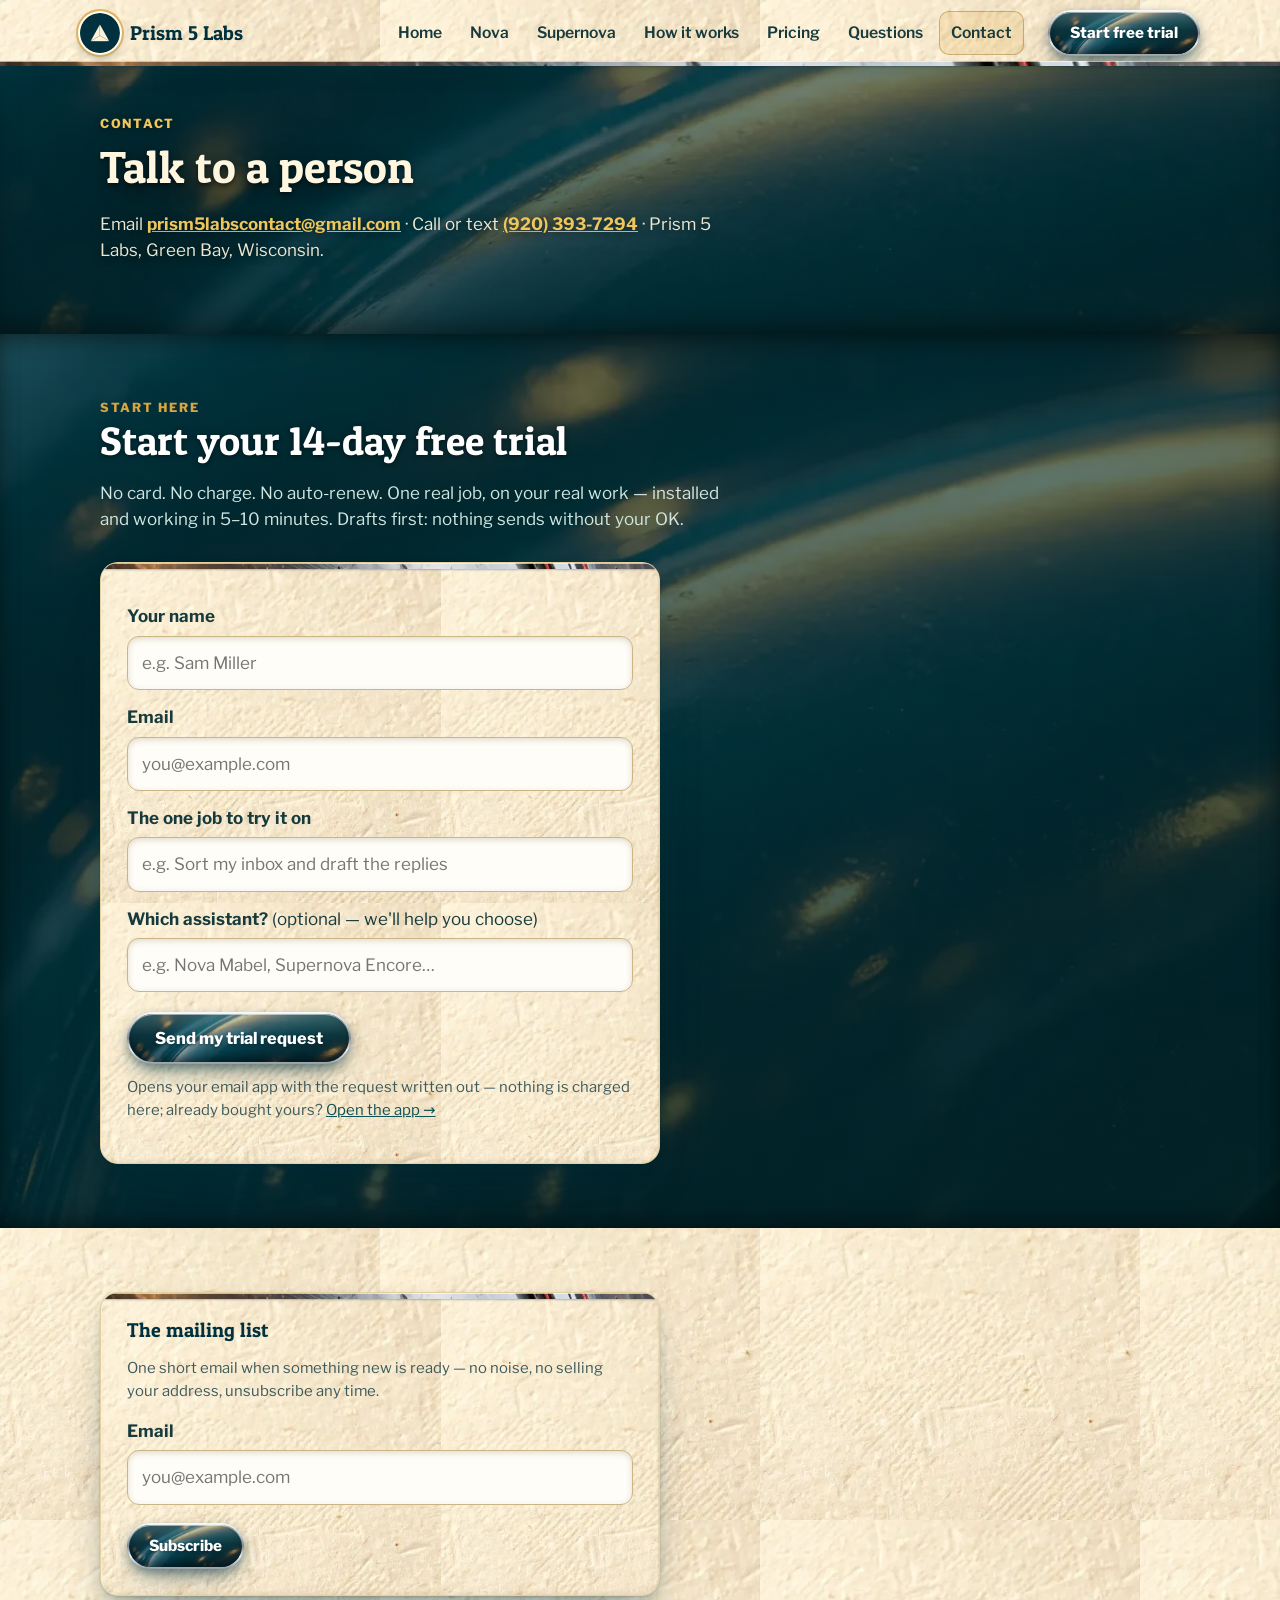
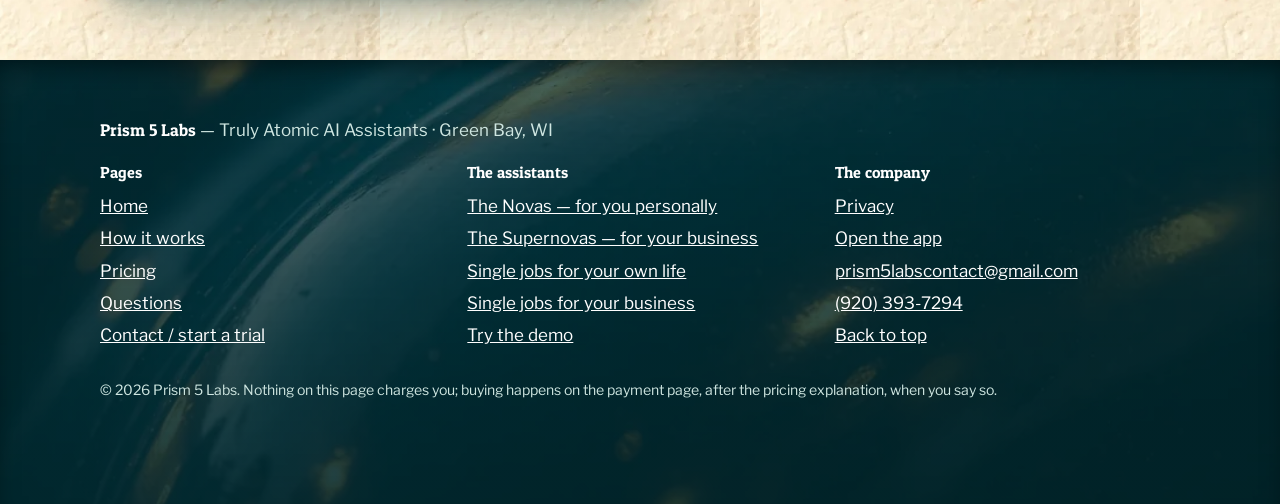
==== contact.html @ 4eb0e520 "Multi-page site deployed: 7 real pages (Home, Nova, Supernova, How it works, Pricing, Questions, Con" ====
<!DOCTYPE html>
<html lang="en">
<head>
<meta charset="UTF-8">
<meta name="viewport" content="width=device-width, initial-scale=1.0">
<title>Contact / start your free trial | Prism 5 Labs</title>
<meta name="description" content="Start your 14-day free trial of a Prism 5 Labs assistant, or talk to a person: prism5labscontact@gmail.com, (920) 393-7294, Green Bay, Wisconsin.">
<meta property="og:type" content="website" />
<meta property="og:title" content="Prism 5 Labs — Your own AI, built for you" />
<meta property="og:description" content="A personal assistant that does the work: inbox, calendar, messages, bookings, follow-ups and paperwork, handled in the background. Let us handle the noise so you can focus on what you want and need to do." />
<meta property="og:image" content="https://prism5labs.com/assets/img/og-supernova-poster.webp" />
<meta property="og:image:width" content="1094" />
<meta property="og:image:height" content="2234" />
<meta property="og:image:alt" content="Supernova poster — a teal prism bursting through red clouds under a starburst, Prism 5 Labs" />
<meta name="twitter:card" content="summary_large_image" />
<meta name="twitter:title" content="Prism 5 Labs — Your own AI, built for you" />
<meta name="twitter:description" content="A personal assistant that does the work: inbox, calendar, messages, bookings, follow-ups and paperwork, handled in the background." />
<meta name="twitter:image" content="https://prism5labs.com/assets/img/og-supernova-poster.webp" />
<meta name="thumbnail" content="https://prism5labs.com/assets/img/og-supernova-poster.webp" />
<link rel="icon" href="assets/favicon-192.png" sizes="192x192" type="image/png">
<link rel="icon" href="assets/favicon-512.png" sizes="512x512" type="image/png">
<link rel="apple-touch-icon" href="assets/apple-touch-icon.png">
<link rel="preconnect" href="https://fonts.googleapis.com">
<link rel="preconnect" href="https://fonts.gstatic.com" crossorigin>
<link href="https://fonts.googleapis.com/css2?family=Patua+One&family=Libre+Franklin:ital,wght@0,400;0,500;0,600;0,700;0,800;1,400&display=swap" rel="stylesheet">
<link rel="stylesheet" href="assets/site.css">
</head>
<body id="top">
<header class="site">
  <div class="wrap bar">
    <a class="brand" href="index.html"><img src="assets/prism-mark-160.png" alt="Prism 5 Labs card mark"><b>Prism 5 Labs</b></a>
    <nav class="main" aria-label="Pages">
      <a href="index.html">Home</a><a href="nova.html">Nova</a><a href="supernova.html">Supernova</a><a href="how.html">How it works</a><a href="pricing.html">Pricing</a><a href="faq.html">Questions</a><a href="contact.html" aria-current="page">Contact</a>
    </nav>
    <a class="btn small" href="contact.html">Start free trial</a>
  </div>
</header>

<section class="pagehero">
  <div class="wrap">
    <p class="eyebrow">Contact</p>
    <h1>Talk to a person</h1>
    <p>Email <a href="mailto:prism5labscontact@gmail.com">prism5labscontact@gmail.com</a> · Call or text <a href="tel:+19203937294">(920) 393-7294</a> · Prism 5 Labs, Green Bay, Wisconsin.</p>
  </div>
</section>

<section class="band">
  <div class="wrap">
    <div class="sec-head reveal">
      <p class="eyebrow" style="color:var(--gold)">Start here</p>
      <h2>Start your 14-day free trial</h2>
      <p>No card. No charge. No auto-renew. One real job, on your real work — installed and working in 5–10 minutes. Drafts first: nothing sends without your OK.</p>
    </div>
    <form class="panel" id="trialForm" style="color:var(--ink)">
      <label for="tName">Your name</label>
      <input type="text" id="tName" autocomplete="name" placeholder="e.g. Sam Miller">
      <label for="tEmail">Email</label>
      <input type="email" id="tEmail" autocomplete="email" placeholder="you@example.com">
      <label for="tJob">The one job to try it on</label>
      <input type="text" id="tJob" placeholder="e.g. Sort my inbox and draft the replies">
      <label for="tWho">Which assistant? <span style="font-weight:400">(optional — we'll help you choose)</span></label>
      <input type="text" id="tWho" placeholder="e.g. Nova Mabel, Supernova Encore…">
      <div style="margin-top:20px"><button class="btn" type="submit">Send my trial request</button></div>
      <p class="note" style="margin-top:12px">Opens your email app with the request written out — nothing is charged here; already bought yours? <a href="https://app.prism5labs.com">Open the app →</a></p>
      <p class="confirm" id="trialConfirm">Your trial request is ready in your email app, addressed to us.</p>
    </form>
  </div>
</section>

<section>
  <div class="wrap">
    <form class="panel" id="newsForm">
      <h3 style="margin-top:0">The mailing list</h3>
      <p class="note">One short email when something new is ready — no noise, no selling your address, unsubscribe any time.</p>
      <label for="newsEmail">Email</label>
      <input type="email" id="newsEmail" autocomplete="email" placeholder="you@example.com" required>
      <input type="text" id="newsWebsite" name="website" autocomplete="off" tabindex="-1" aria-hidden="true" style="position:absolute;left:-9999px;width:1px;height:1px;opacity:0" />
      <div style="margin-top:18px"><button class="btn small" type="submit">Subscribe</button></div>
      <p class="confirm" id="newsConfirm">You're on the list. Welcome aboard.</p>
    </form>
  </div>
</section>

<footer>
  <div class="wrap">
    <p><strong style="color:#fff;font-family:'Patua One',serif;font-weight:400">Prism 5 Labs</strong> — Truly Atomic AI Assistants · Green Bay, WI</p>
    <div class="sitemap">
      <div>
        <h4>Pages</h4>
        <ul>
          <li><a href="index.html">Home</a></li>
          <li><a href="how.html">How it works</a></li>
          <li><a href="pricing.html">Pricing</a></li>
          <li><a href="faq.html">Questions</a></li>
          <li><a href="contact.html">Contact / start a trial</a></li>
        </ul>
      </div>
      <div>
        <h4>The assistants</h4>
        <ul>
          <li><a href="nova.html">The Novas — for you personally</a></li>
          <li><a href="supernova.html">The Supernovas — for your business</a></li>
          <li><a href="nova.html#jobs">Single jobs for your own life</a></li>
          <li><a href="supernova.html#jobs">Single jobs for your business</a></li>
          <li><a href="/demo.html">Try the demo</a></li>
        </ul>
      </div>
      <div>
        <h4>The company</h4>
        <ul>
          <li><a href="/privacy">Privacy</a></li>
          <li><a href="https://app.prism5labs.com">Open the app</a></li>
          <li><a href="mailto:prism5labscontact@gmail.com">prism5labscontact@gmail.com</a></li>
          <li><a href="tel:+19203937294">(920) 393-7294</a></li>
          <li><a href="#top">Back to top</a></li>
        </ul>
      </div>
    </div>
    <p style="font-size:.88rem">© 2026 Prism 5 Labs. Nothing on this page charges you; buying happens on the payment page, after the pricing explanation, when you say so.</p>
  </div>
</footer>

<div class="mobile-cta"><a class="btn" href="contact.html">Start your 14-day free trial</a></div>
<script src="assets/site.js"></script>

<script>
/* ---------- Trial form: one button, one action ---------- */
document.getElementById('trialForm').addEventListener('submit', function(e){
  e.preventDefault();
  var name = document.getElementById('tName').value.trim(),
      email = document.getElementById('tEmail').value.trim(),
      job = document.getElementById('tJob').value.trim(),
      who = document.getElementById('tWho').value.trim();
  var body = "Please start my 14-day free trial.\n\nName: " + (name || "(not given)") +
    "\nEmail: " + (email || "(not given)") + "\nThe one job to try it on: " + (job || "(not given)") +
    (who ? "\nAssistant I'd like: " + who : "") + "\n\nNo card given, nothing charged — as promised on the site.";
  window.location.href = "mailto:prism5labscontact@gmail.com?subject=" +
    encodeURIComponent("Free trial request — Prism 5 Labs") + "&body=" + encodeURIComponent(body);
  document.getElementById('trialConfirm').style.display = 'block';
});

/* ---------- Newsletter: the real endpoint ---------- */
document.getElementById('newsForm').addEventListener('submit', function(e){
  e.preventDefault();
  var em = document.getElementById('newsEmail').value.trim();
  var done = function(){ document.getElementById('newsConfirm').style.display = 'block'; };
  fetch("https://app.prism5labs.com/api/newsletter/subscribe", {
    method: "POST", headers: {"Content-Type": "application/json"},
    body: JSON.stringify({email: em, website: document.getElementById("newsWebsite").value})
  }).then(function(r){ if (r.ok) { done(); } else { throw new Error("bad"); } })
    .catch(function(){
      document.getElementById('newsConfirm').textContent =
        "That didn't go through — email us at prism5labscontact@gmail.com and we'll add you by hand.";
      document.getElementById('newsConfirm').style.display = 'block';
    });
});
</script>
</body>
</html>
---- assets/site.css ----
:root{
  --cream:#FFF6E0; --cream-2:#FFEFCC; --paper:#FFFDF6;
  --ink:#173A3C; --ink-soft:#3D5A5C;
  --teal:#0F5257; --teal-deep:#01313E; --teal-bright:#2A7F86;
  --red:#BE1E2D; --gold:#D9A441; --gold-hi:#EFC65C;
  /* Photographic plates — real materials, not drawn ones. Built by
     scripts/build-plates.py from generated photographs + the app
     builds' chrome and lacquer plates. ~101 KB for all five. */
  --tex-cream:url("tex-cream.webp");
  --plate-showroom:url("plate-showroom.webp");
  --plate-enamel:url("plate-teal-enamel.webp");
  --plate-lacquer:url("plate-lacquer.webp");
  --plate-chrome:url("plate-chrome.webp");
  --enamel:linear-gradient(180deg, rgba(255,255,255,.30) 0%, rgba(255,255,255,.05) 44%, rgba(0,0,0,.20) 100%),
    var(--plate-enamel) center 42%/cover, #0F5257;
  --lift:0 1px 2px rgba(1,49,62,.14), 0 5px 10px rgba(1,49,62,.10),
    0 18px 34px -10px rgba(1,49,62,.28), 0 36px 64px -28px rgba(1,49,62,.22);
  --lift-hi:0 2px 3px rgba(1,49,62,.16), 0 8px 16px rgba(1,49,62,.12),
    0 26px 48px -12px rgba(1,49,62,.36), 0 48px 80px -32px rgba(1,49,62,.28);
  --bevel:inset 0 1px 0 rgba(255,255,255,.95), inset 0 -2px 5px rgba(146,116,44,.14),
    inset 1px 0 0 rgba(255,255,255,.5), inset -1px 0 0 rgba(146,116,44,.08);
  --shadow:var(--lift);
  --radius:18px;
}
*{box-sizing:border-box}
html{scroll-behavior:smooth}
body{margin:0;background-color:var(--cream);background-image:var(--tex-cream);
  background-size:380px;color:var(--ink);overflow-x:hidden;
  font-family:"Libre Franklin",system-ui,sans-serif;font-size:17px;line-height:1.55;}
img{max-width:100%;display:block}
a{color:var(--teal)}
h1,h2,h3{font-family:"Patua One",serif;font-weight:400;line-height:1.15;color:var(--teal-deep);margin:0 0 .4em}
h2{font-size:clamp(1.7rem,4.5vw,2.5rem)}
h3{font-size:1.25rem}
.wrap{max-width:1120px;margin:0 auto;padding:0 20px}
section{padding:64px 0}
.sec-head{max-width:640px;margin-bottom:30px}
.sec-head p{color:var(--ink-soft);margin:0}
.eyebrow{font-size:.78rem;font-weight:800;letter-spacing:.14em;text-transform:uppercase;color:var(--red);margin:0 0 8px}

/* ---------- header: cream stock under a real chrome rail ---------- */
header.site{position:sticky;top:0;z-index:50;background-color:var(--cream);
  background-image:var(--tex-cream);background-size:380px;
  box-shadow:0 10px 24px -12px rgba(1,49,62,.35)}
header.site::after{content:"";position:absolute;left:0;right:0;bottom:0;height:5px;
  background:var(--plate-chrome) center/cover;
  box-shadow:0 1px 2px rgba(1,49,62,.35), inset 0 1px 0 rgba(255,255,255,.6)}
.bar{display:flex;align-items:center;gap:18px;padding:10px 0;flex-wrap:wrap}
.brand{display:flex;align-items:center;gap:10px;text-decoration:none}
.brand img{width:40px;height:40px;border-radius:50%;
  box-shadow:0 0 0 2px #FFFDF6, 0 0 0 4px rgba(217,164,65,.75), 0 4px 10px rgba(1,49,62,.4)}
.brand b{font-family:"Patua One",serif;font-weight:400;font-size:1.25rem;color:var(--teal-deep)}
nav.main{display:flex;gap:4px;flex-wrap:wrap;margin-left:auto}
nav.main a{color:var(--ink);text-decoration:none;font-weight:600;font-size:.98rem;
  padding:10px 12px;border-radius:10px;min-height:44px;display:inline-flex;align-items:center}
nav.main a:hover{background:rgba(217,164,65,.16)}
.btn{position:relative;overflow:hidden;display:inline-flex;align-items:center;justify-content:center;
  min-height:52px;padding:12px 26px;border-radius:999px;border:0;cursor:pointer;
  font-family:inherit;font-weight:800;font-size:1.02rem;text-decoration:none;color:#fff;background:var(--enamel);
  text-shadow:0 1px 3px rgba(0,20,24,.5);
  box-shadow:inset 0 1px 0 rgba(255,255,255,.55), inset 0 -3px 7px rgba(0,0,0,.38),
    inset 1px 0 0 rgba(255,255,255,.18), inset -1px 0 0 rgba(0,0,0,.22),
    0 12px 26px -8px rgba(1,49,62,.55), 0 4px 10px rgba(1,49,62,.35);
  transition:transform .25s ease, box-shadow .25s ease, filter .25s ease}
.btn::after{content:"";position:absolute;top:0;left:-80%;width:50%;height:100%;
  background:linear-gradient(100deg,transparent,rgba(255,255,255,.55),transparent);transform:skewX(-20deg);
  animation:shine 45s ease-in-out infinite}
@keyframes shine{0%{left:-80%}7%,100%{left:130%}}
.btn:hover{filter:brightness(1.08);transform:translateY(-1px)}
.btn:active{transform:translateY(1px);
  box-shadow:inset 0 1px 0 rgba(255,255,255,.4), inset 0 -1px 3px rgba(0,0,0,.35),
    0 5px 12px -4px rgba(1,49,62,.5), 0 2px 5px rgba(1,49,62,.3)}
.btn.small{min-height:46px;padding:9px 20px;font-size:.95rem}
.btn.ghost{background:linear-gradient(180deg,#FFFDF6 0%,#FFF1CE 100%);color:var(--teal-deep);
  text-shadow:none;
  box-shadow:inset 0 0 0 2px var(--teal), inset 0 1px 0 #fff, inset 0 -3px 6px rgba(146,116,44,.18),
    0 10px 22px -8px rgba(1,49,62,.35), 0 3px 8px rgba(1,49,62,.2)}
.btn.ghost::after{display:none}
header .btn{margin-left:6px}

/* ---------- hero: the showroom stage ---------- */
.hero{position:relative;overflow:hidden;padding:56px 0 72px;color:var(--cream);
  background:#062A30 var(--plate-showroom) center 30%/cover no-repeat;
  box-shadow:inset 0 -30px 60px -30px rgba(0,0,0,.55)}
.hero::before{content:"";position:absolute;top:-10%;bottom:-10%;left:0;width:34%;z-index:1;pointer-events:none;
  background:linear-gradient(100deg,transparent,rgba(255,240,200,.13) 45%,rgba(255,240,200,.22) 50%,rgba(255,240,200,.13) 55%,transparent);
  transform:translateX(-140%) skewX(-16deg);animation:herosweep 45s ease-in-out infinite}
@keyframes herosweep{0%{transform:translateX(-140%) skewX(-16deg)}10%,100%{transform:translateX(430%) skewX(-16deg)}}
.hero::after{content:"";position:absolute;left:0;right:0;bottom:0;height:54px;z-index:1;pointer-events:none;
  background:linear-gradient(180deg,transparent,rgba(255,246,224,.9) 82%,var(--cream))}
.hero .wrap{position:relative;z-index:2}
.hero-grid{display:grid;grid-template-columns:1.05fr .95fr;gap:40px;align-items:center;perspective:1200px}
.hero h1{font-size:clamp(2.1rem,5.6vw,3.4rem);color:#FFF6E0;text-shadow:0 2px 4px rgba(0,0,0,.5),0 10px 34px rgba(0,0,0,.5)}
.hero .eyebrow{color:var(--gold-hi);text-shadow:0 1px 6px rgba(0,0,0,.6)}
.hero .sub{font-size:1.16rem;color:rgba(255,246,224,.92);max-width:34em;text-shadow:0 1px 8px rgba(0,0,0,.55)}
.hero .cta-row{display:flex;gap:14px;flex-wrap:wrap;margin:26px 0 10px}
.hero .btn.ghost{background:rgba(255,246,224,.08);color:#FFF6E0;
  box-shadow:inset 0 0 0 2px rgba(255,246,224,.65), inset 0 1px 0 rgba(255,255,255,.35),
    0 10px 22px -8px rgba(0,0,0,.6);backdrop-filter:blur(4px)}
.trust{font-size:.95rem;font-weight:600;color:#FFEFC4;text-shadow:0 1px 6px rgba(0,0,0,.6)}
.trust span{margin-right:14px;white-space:nowrap}
.hero .note{color:rgba(255,246,224,.78)}
.hero .note a{color:var(--gold-hi)}
.hero-grid>div:last-child{position:relative}
.hero-grid>div:last-child::before{content:"";position:absolute;inset:-8% -6% 6%;
  background:radial-gradient(50% 50% at 50% 46%,rgba(239,198,92,.34),transparent 70%);pointer-events:none}
.card-frame{position:relative;background:var(--plate-chrome) center/cover;padding:11px;border-radius:20px;
  transform:rotateY(-8deg) rotateX(2deg) rotate(1deg);transform-style:preserve-3d;
  box-shadow:inset 0 1px 0 rgba(255,255,255,.75), inset 0 -2px 5px rgba(0,0,0,.35),
    -30px 44px 60px -18px rgba(0,0,0,.65), 0 18px 30px -10px rgba(0,0,0,.5);
  -webkit-box-reflect:below 12px linear-gradient(transparent 58%,rgba(255,255,255,.20))}
.card-frame img{border-radius:12px;box-shadow:inset 0 0 0 1px rgba(0,0,0,.2)}
.card-cap{position:relative;text-align:center;font-size:.9rem;color:rgba(255,246,224,.85);
  margin-top:34px;text-shadow:0 1px 6px rgba(0,0,0,.65)}

/* ---------- cards & grids: enamelled, bevelled, lifted ---------- */
.grid{display:grid;gap:18px}
.grid.c3{grid-template-columns:repeat(3,1fr)}
.grid.c4{grid-template-columns:repeat(4,1fr)}
.card{position:relative;overflow:hidden;background-color:var(--paper);background-image:var(--tex-cream);
  background-size:340px;border:1px solid #E2D0A0;border-radius:var(--radius);padding:24px 22px 22px;
  box-shadow:var(--bevel),var(--lift);transition:transform .35s ease,box-shadow .35s ease}
.card::before{content:"";position:absolute;top:0;left:0;right:0;height:6px;z-index:1;
  background:var(--plate-chrome) center/cover;
  box-shadow:0 1px 2px rgba(1,49,62,.3), inset 0 1px 0 rgba(255,255,255,.65)}
.card:hover{transform:translateY(-4px);box-shadow:var(--bevel),var(--lift-hi)}
.card h3{margin-bottom:.25em}
.card p{margin:0;color:var(--ink-soft)}
.step-num{position:relative;font-family:"Patua One",serif;font-size:2rem;color:#fff;background:var(--enamel);
  width:52px;height:52px;border-radius:50%;display:flex;align-items:center;justify-content:center;
  text-shadow:0 1px 3px rgba(0,20,24,.5);
  box-shadow:inset 0 2px 2px rgba(255,255,255,.5), inset 0 -4px 8px rgba(0,0,0,.4),
    0 8px 18px -4px rgba(0,0,0,.5), 0 3px 6px rgba(0,0,0,.3);margin-bottom:12px}
.face{position:relative;background-color:var(--paper);background-image:var(--tex-cream);background-size:340px;
  border:1px solid #E2D0A0;border-radius:var(--radius);overflow:hidden;
  box-shadow:var(--bevel),var(--lift);transition:transform .35s ease,box-shadow .35s ease}
.face::before{content:"";position:absolute;top:0;left:0;right:0;height:6px;z-index:3;
  background:var(--plate-chrome) center/cover;
  box-shadow:0 1px 2px rgba(1,49,62,.3), inset 0 1px 0 rgba(255,255,255,.65)}
.face::after{content:"";position:absolute;top:0;left:0;right:0;height:52%;z-index:2;pointer-events:none;
  background:linear-gradient(112deg,rgba(255,255,255,.22) 0%,rgba(255,255,255,.05) 30%,transparent 48%)}
.face:hover{transform:translateY(-4px);box-shadow:var(--bevel),var(--lift-hi)}
.face img{width:100%;aspect-ratio:1/1;object-fit:cover;
  border-bottom:5px solid transparent;border-image:var(--plate-chrome) 30% stretch;
  box-shadow:0 10px 18px -8px rgba(1,49,62,.45)}
.svc img{aspect-ratio:3/2;object-position:50% 30%}
.face .f-body{padding:14px 16px 18px}
.face h3{font-size:1.08rem;margin:0}
.face .desk{font-size:.74rem;font-weight:800;letter-spacing:.1em;text-transform:uppercase;color:var(--red);margin:2px 0 6px}
.face p{margin:0;font-size:.94rem;color:var(--ink-soft)}
.aud-grid{display:grid;grid-template-columns:1fr 1fr;gap:18px;margin-bottom:26px}
.aud{position:relative;overflow:hidden;border-radius:var(--radius);padding:26px;color:#fff;
  border:1px solid rgba(0,0,0,.35);
  box-shadow:inset 0 1px 0 rgba(255,255,255,.4), inset 0 -3px 8px rgba(0,0,0,.35), var(--lift);
  transition:transform .35s ease,box-shadow .35s ease}
.aud:hover{transform:translateY(-4px);box-shadow:inset 0 1px 0 rgba(255,255,255,.4), inset 0 -3px 8px rgba(0,0,0,.35), var(--lift-hi)}
.aud h3{color:#fff;font-size:1.5rem;text-shadow:0 1px 4px rgba(0,0,0,.45)}
.aud p{color:rgba(255,255,255,.92);text-shadow:0 1px 4px rgba(0,0,0,.4)}
.aud.personal{background:linear-gradient(180deg,rgba(1,49,62,.34),rgba(1,49,62,.58)),var(--plate-enamel) center 38%/cover,#0F5257}
.aud.business{background:linear-gradient(180deg,rgba(46,4,10,.30),rgba(46,4,10,.55)),var(--plate-lacquer) center 42%/cover,#8E1420}
.aud a{color:#fff;font-weight:800}

/* ---------- bands: teal enamel under glass ---------- */
.band{position:relative;color:#EAF4F2;
  background:linear-gradient(180deg,rgba(1,42,48,.60),rgba(1,36,41,.80)),var(--plate-enamel) center 30%/cover,#07333A;
  box-shadow:inset 0 14px 30px -14px rgba(0,0,0,.65), inset 0 -14px 30px -14px rgba(0,0,0,.65)}
.band h2,.band h3{color:#fff;text-shadow:0 1px 5px rgba(0,0,0,.5)}
.band .sec-head p{color:#CFE6E1}
.band .card{background:rgba(4,36,41,.62);background-image:none;backdrop-filter:blur(6px);
  border:1px solid rgba(255,246,224,.26);color:#EAF4F2;
  box-shadow:inset 0 1px 0 rgba(255,255,255,.22), inset 0 -2px 5px rgba(0,0,0,.3),
    0 18px 34px -12px rgba(0,0,0,.6), 0 34px 58px -26px rgba(0,0,0,.55)}
.band .card::before{background:linear-gradient(90deg,#8a6420,var(--gold-hi) 30%,var(--gold) 55%,#8a6420);
  box-shadow:0 1px 2px rgba(0,0,0,.5), inset 0 1px 0 rgba(255,255,255,.7)}
.band .card p{color:#CFE6E1}

/* ---------- pricing ---------- */
details.pricing-gate{position:relative;overflow:hidden;background-color:var(--paper);
  background-image:var(--tex-cream);background-size:340px;border:1px solid #E2D0A0;
  border-radius:var(--radius);box-shadow:var(--bevel),var(--lift);padding:14px 26px 26px}
details.pricing-gate::before{content:"";position:absolute;top:0;left:0;right:0;height:7px;z-index:1;
  background:var(--plate-chrome) center/cover;
  box-shadow:0 1px 2px rgba(1,49,62,.3), inset 0 1px 0 rgba(255,255,255,.65)}
details.pricing-gate summary{cursor:pointer;list-style:none;padding:18px 0 6px}
details.pricing-gate summary::-webkit-details-marker{display:none}
table.prices{width:100%;border-collapse:collapse;margin-top:14px}
table.prices th,table.prices td{text-align:left;padding:12px 10px;border-bottom:1px solid #E4D3A4;vertical-align:top}
table.prices th{font-family:"Patua One",serif;font-weight:400;color:var(--teal-deep)}
table.prices .buy{white-space:nowrap}
.note{font-size:.93rem;color:var(--ink-soft)}

/* ---------- catalog ---------- */
.toggle{display:inline-flex;background:linear-gradient(180deg,#F3E5C0,#EAD9AC);border-radius:999px;
  box-shadow:inset 0 2px 7px rgba(101,78,20,.35), inset 0 -1px 0 rgba(255,255,255,.8),
    0 8px 18px -6px rgba(1,49,62,.3);padding:5px;gap:4px}
.toggle button{border:0;background:transparent;font:inherit;font-weight:700;padding:10px 20px;border-radius:999px;cursor:pointer;min-height:44px;color:var(--ink)}
.toggle button[aria-pressed="true"]{background:var(--enamel);color:#fff;text-shadow:0 1px 3px rgba(0,20,24,.5);
  box-shadow:inset 0 1px 0 rgba(255,255,255,.5), inset 0 -3px 6px rgba(0,0,0,.35), 0 5px 12px -3px rgba(1,49,62,.5)}
.svc .f-body p{min-height:3.1em}
.chip{display:inline-block;font-size:.72rem;font-weight:800;letter-spacing:.08em;text-transform:uppercase;
  padding:4px 10px;border-radius:999px;color:#4A3205;
  background:linear-gradient(180deg,#F6DE9C 0%,var(--gold) 55%,#B9832E 100%);
  box-shadow:inset 0 1px 0 rgba(255,255,255,.85), inset 0 -2px 3px rgba(101,64,5,.4), 0 3px 7px rgba(1,49,62,.25);
  margin-bottom:8px}
.buy-link{font-weight:800}

/* ---------- forms: panels on stock, inputs carved in ---------- */
form.panel{position:relative;overflow:hidden;background-color:var(--paper);background-image:var(--tex-cream);
  background-size:340px;border:1px solid #E2D0A0;border-radius:var(--radius);
  box-shadow:var(--bevel),var(--lift);padding:26px;max-width:560px}
form.panel::before{content:"";position:absolute;top:0;left:0;right:0;height:6px;
  background:var(--plate-chrome) center/cover;
  box-shadow:0 1px 2px rgba(1,49,62,.3), inset 0 1px 0 rgba(255,255,255,.65)}
label{display:block;font-weight:700;margin:14px 0 6px}
input[type=text],input[type=email]{width:100%;padding:13px 14px;font:inherit;border:1px solid #C9B586;border-radius:12px;
  background:#FFFDF8;min-height:50px;box-shadow:inset 0 2px 6px rgba(101,78,20,.20), inset 0 -1px 0 #fff}
input:focus{outline:3px solid rgba(42,127,134,.35);border-color:var(--teal)}
.confirm{display:none;margin-top:14px;font-weight:600;color:var(--teal)}
details.faq{background-color:var(--paper);background-image:var(--tex-cream);background-size:340px;
  border:1px solid #E2D0A0;border-radius:14px;
  box-shadow:var(--bevel),0 8px 20px -6px rgba(1,49,62,.22),0 20px 36px -18px rgba(1,49,62,.2);
  margin-bottom:12px;padding:4px 20px}
details.faq summary{cursor:pointer;font-weight:700;padding:14px 0;min-height:44px}
details.faq p{margin:0 0 16px;color:var(--ink-soft)}

/* ---------- footer / mobile bar ---------- */
footer{position:relative;color:#CFE6E1;padding:40px 0 90px;
  background:linear-gradient(180deg,rgba(1,42,48,.72),rgba(1,36,41,.88)),var(--plate-enamel) center 70%/cover,#07333A;
  box-shadow:inset 0 14px 30px -14px rgba(0,0,0,.7)}
footer a{color:#fff}
.mobile-cta{display:none}
@media (max-width:820px){
  .hero-grid,.aud-grid{grid-template-columns:1fr}
  .grid.c3,.grid.c4{grid-template-columns:1fr 1fr}
  section{padding:46px 0}
  .card-frame{transform:rotateY(-5deg) rotateX(2deg) rotate(1deg)}
  .mobile-cta{display:flex;position:fixed;left:0;right:0;bottom:0;z-index:60;padding:10px 14px calc(10px + env(safe-area-inset-bottom));
    background-color:var(--cream);background-image:var(--tex-cream);background-size:340px;
    box-shadow:0 -12px 26px -10px rgba(1,49,62,.4)}
  .mobile-cta::before{content:"";position:absolute;top:0;left:0;right:0;height:5px;
    background:var(--plate-chrome) center/cover;box-shadow:inset 0 1px 0 rgba(255,255,255,.6)}
  .mobile-cta .btn{flex:1}
  header .btn{display:none}
}
@media (max-width:520px){ .grid.c3,.grid.c4{grid-template-columns:1fr} }
@media (max-width:820px){
  table.prices{display:block;overflow-x:auto}
  table.prices .buy{white-space:normal}
  details.pricing-gate{padding:14px 16px 20px}
  .trust span{white-space:normal}
}
@media (prefers-reduced-motion: reduce){
  html{scroll-behavior:auto}
  .btn::after{animation:none}
  .hero::before{animation:none;display:none}
}
.reveal{opacity:0;transform:translateY(14px);transition:opacity .7s ease,transform .7s ease}
.reveal.in{opacity:1;transform:none}
@media (prefers-reduced-motion: reduce){ .reveal{opacity:1;transform:none;transition:none} }

/* ================= multi-page additions ================= */
/* Active page in the nav */
nav.main a[aria-current="page"]{background:rgba(217,164,65,.20);
  box-shadow:inset 0 0 0 1px rgba(146,116,44,.45)}
a.face{text-decoration:none;color:inherit}

/* ---------- BUTTONS: TEAL ENAMEL + CHROME, everywhere (Neil, Nov 26, 2026) ----------
   One button material on every page: deep teal enamel with a chrome rim.
   The enamel plate's swirl is subdued under a teal tint so it reads as flat
   enamel, not opal; the animated shine sweep is OFF buttons entirely.
   No lacquer, no opal gradients, no exceptions. */
.btn{border:2px solid transparent;text-shadow:0 1px 3px rgba(0,20,24,.55);
  background:
    linear-gradient(180deg, rgba(255,255,255,.20) 0%, rgba(255,255,255,.03) 44%, rgba(0,0,0,.18) 100%) padding-box,
    linear-gradient(180deg, rgba(15,82,87,.34), rgba(1,49,62,.40)) padding-box,
    url("plate-teal-enamel.webp") center 42%/cover padding-box,
    linear-gradient(180deg,#f7f9fa 0%,#c9ced2 26%,#7d858d 50%,#e9edf0 73%,#969ea5 100%) border-box;
  background-color:#0F5257;
  box-shadow:inset 0 1px 0 rgba(255,255,255,.5), inset 0 -3px 7px rgba(0,0,0,.35),
    0 12px 26px -8px rgba(1,49,62,.55), 0 4px 10px rgba(1,49,62,.35)}
.btn::after{display:none;animation:none}
.btn:active{box-shadow:inset 0 1px 0 rgba(255,255,255,.4), inset 0 -1px 3px rgba(0,0,0,.35),
  0 5px 12px -4px rgba(1,49,62,.5), 0 2px 5px rgba(1,49,62,.3)}
.btn.ghost{background:
    linear-gradient(180deg, rgba(255,255,255,.20) 0%, rgba(255,255,255,.03) 44%, rgba(0,0,0,.18) 100%) padding-box,
    linear-gradient(180deg, rgba(15,82,87,.34), rgba(1,49,62,.40)) padding-box,
    url("plate-teal-enamel.webp") center 42%/cover padding-box,
    linear-gradient(180deg,#f7f9fa 0%,#c9ced2 26%,#7d858d 50%,#e9edf0 73%,#969ea5 100%) border-box;
  background-color:#0F5257;color:#fff;text-shadow:0 1px 3px rgba(0,20,24,.55)}
.hero .btn.ghost{background:
    linear-gradient(180deg, rgba(255,255,255,.20) 0%, rgba(255,255,255,.03) 44%, rgba(0,0,0,.18) 100%) padding-box,
    linear-gradient(180deg, rgba(15,82,87,.34), rgba(1,49,62,.40)) padding-box,
    url("plate-teal-enamel.webp") center 42%/cover padding-box,
    linear-gradient(180deg,#f7f9fa 0%,#c9ced2 26%,#7d858d 50%,#e9edf0 73%,#969ea5 100%) border-box;
  background-color:#0F5257;color:#fff;backdrop-filter:none}
/* The audience toggle is a button too: same enamel + chrome in both states. */
.toggle button{border:2px solid transparent;color:#fff;text-shadow:0 1px 3px rgba(0,20,24,.5);
  background:
    linear-gradient(180deg, rgba(255,255,255,.14) 0%, rgba(255,255,255,.02) 44%, rgba(0,0,0,.14) 100%) padding-box,
    linear-gradient(180deg, rgba(15,82,87,.45), rgba(1,49,62,.52)) padding-box,
    url("plate-teal-enamel.webp") center 42%/cover padding-box,
    linear-gradient(180deg,#f7f9fa 0%,#c9ced2 26%,#7d858d 50%,#e9edf0 73%,#969ea5 100%) border-box;
  background-color:#0F5257}
.toggle button[aria-pressed="true"]{filter:brightness(1.14);
  box-shadow:inset 0 2px 6px rgba(0,0,0,.45), inset 0 -1px 0 rgba(255,255,255,.35), 0 3px 8px -2px rgba(1,49,62,.5)}

/* ---------- subpage hero band ---------- */
.pagehero{position:relative;color:var(--cream);padding:48px 0 54px;overflow:hidden;
  background:linear-gradient(180deg,rgba(1,42,48,.55),rgba(1,36,41,.80)),var(--plate-enamel) center 30%/cover,#07333A;
  box-shadow:inset 0 -18px 34px -18px rgba(0,0,0,.6)}
.pagehero.lacquer{background:linear-gradient(180deg,rgba(46,4,10,.40),rgba(46,4,10,.62)),var(--plate-lacquer) center 42%/cover,#8E1420}
.pagehero h1{color:#FFF6E0;text-shadow:0 2px 4px rgba(0,0,0,.5),0 8px 26px rgba(0,0,0,.45);
  font-size:clamp(1.9rem,5vw,2.8rem)}
.pagehero .eyebrow{color:var(--gold-hi);text-shadow:0 1px 6px rgba(0,0,0,.6)}
.pagehero p{color:rgba(255,246,224,.93);max-width:38em;text-shadow:0 1px 8px rgba(0,0,0,.5)}
.pagehero a{color:var(--gold-hi);font-weight:700}

/* ---------- Welcome film slot (poster placeholder — film in production) ---------- */
.film-frame{position:relative;max-width:880px;margin:0 auto;padding:11px;border-radius:20px;
  background:var(--plate-chrome) center/cover;
  box-shadow:inset 0 1px 0 rgba(255,255,255,.75), inset 0 -2px 5px rgba(0,0,0,.35), var(--lift)}
.film-poster{position:relative;border-radius:12px;overflow:hidden;aspect-ratio:16/9;
  background:#062A30 var(--plate-showroom) center/cover;
  display:flex;flex-direction:column;align-items:center;justify-content:center;text-align:center;padding:24px}
.film-poster img.mark{width:72px;height:72px;border-radius:50%;
  box-shadow:0 0 0 2px #FFFDF6, 0 0 0 4px rgba(217,164,65,.75), 0 6px 16px rgba(0,0,0,.5)}
.film-poster h3{color:#FFF6E0;font-size:clamp(1.35rem,4vw,2.1rem);margin:14px 0 4px;
  text-shadow:0 2px 8px rgba(0,0,0,.65)}
.film-poster p{color:rgba(255,246,224,.88);margin:0;text-shadow:0 1px 6px rgba(0,0,0,.6)}
.play-disc{margin-top:18px;width:64px;height:64px;border-radius:50%;flex:none;
  border:2px solid transparent;display:flex;align-items:center;justify-content:center;
  background:
    linear-gradient(180deg, rgba(255,255,255,.20) 0%, rgba(255,255,255,.03) 44%, rgba(0,0,0,.18) 100%) padding-box,
    linear-gradient(180deg, rgba(15,82,87,.34), rgba(1,49,62,.40)) padding-box,
    url("plate-teal-enamel.webp") center 42%/cover padding-box,
    linear-gradient(180deg,#f7f9fa 0%,#c9ced2 26%,#7d858d 50%,#e9edf0 73%,#969ea5 100%) border-box;
  background-color:#0F5257;
  box-shadow:inset 0 1px 0 rgba(255,255,255,.5), inset 0 -3px 7px rgba(0,0,0,.35), 0 10px 22px -6px rgba(0,0,0,.6)}
.play-disc span{color:#fff;font-size:1.25rem;margin-left:4px;text-shadow:0 1px 3px rgba(0,0,0,.5)}

/* ---------- footer sitemap ---------- */
.sitemap{display:grid;grid-template-columns:repeat(3,1fr);gap:22px;margin:4px 0 24px;text-align:left}
.sitemap h4{font-family:"Patua One",serif;font-weight:400;color:#fff;margin:0 0 8px;font-size:1rem}
.sitemap ul{list-style:none;margin:0;padding:0}
.sitemap li{margin:6px 0}
@media (max-width:820px){.sitemap{grid-template-columns:1fr 1fr}}
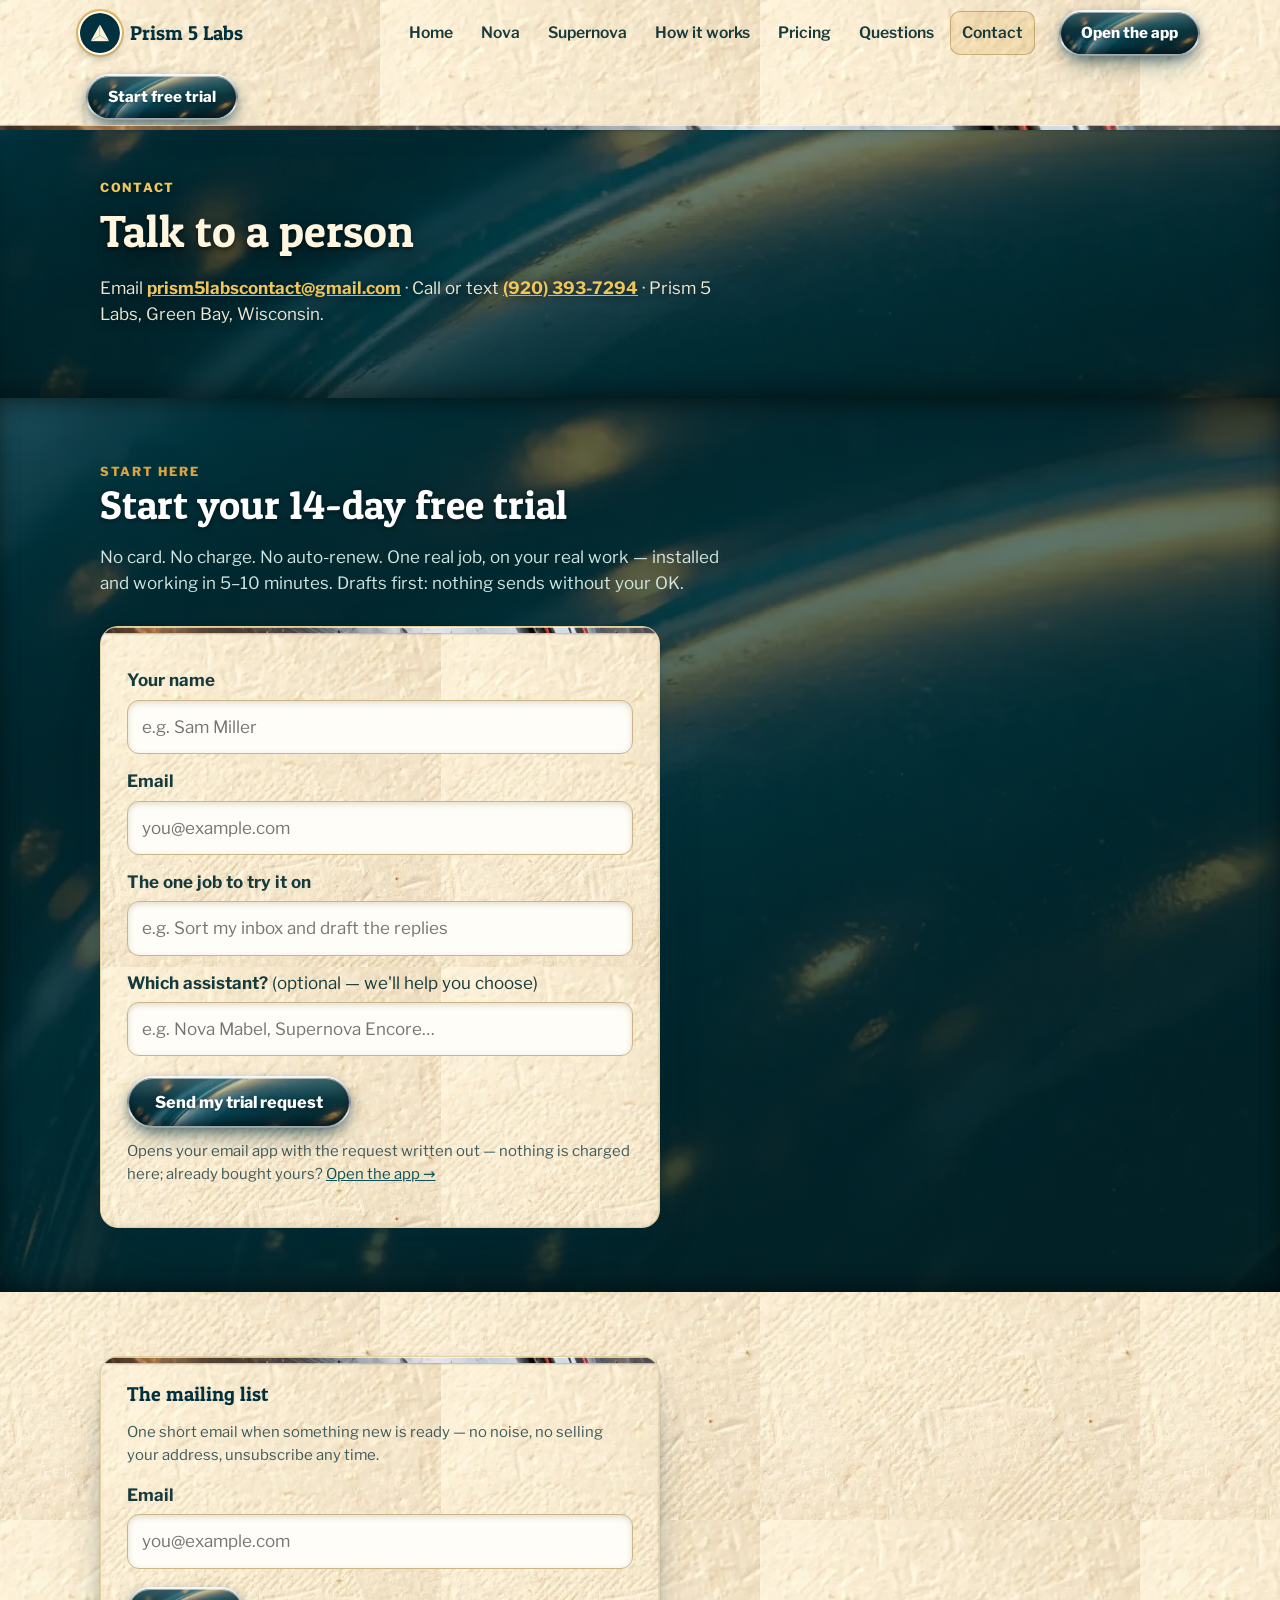
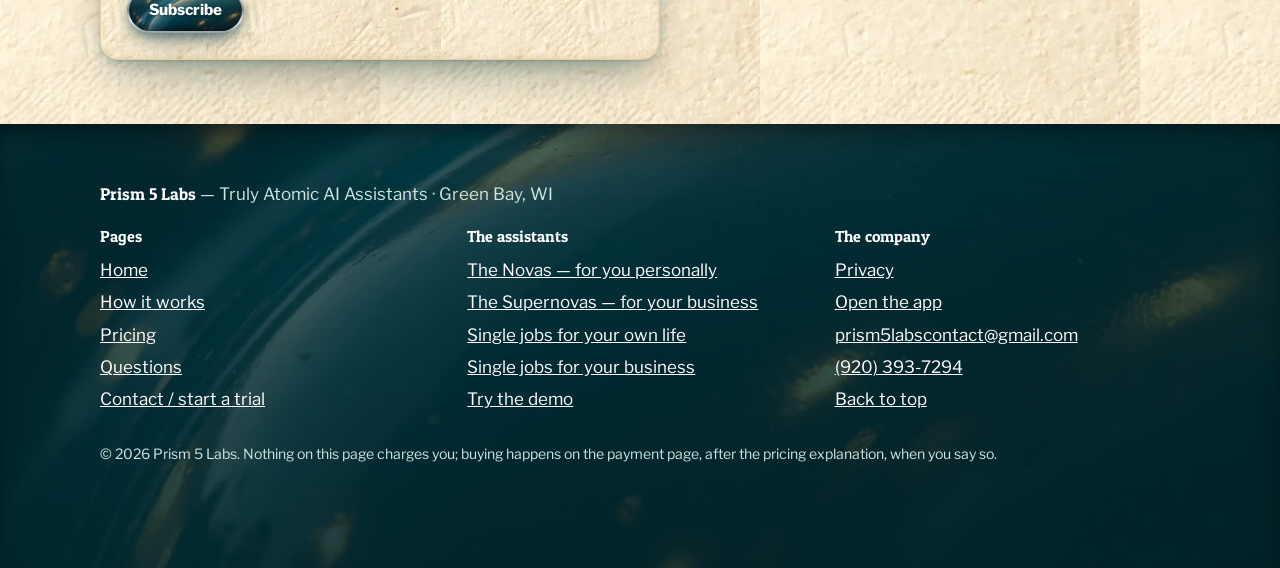
==== commit 7cb0c47f: "Apps findable: 'Open the app' enamel button in every header (visible on mobile too) + in the mobile " ====
--- a/contact.html
+++ b/contact.html
@@ -32,6 +32,7 @@
     <nav class="main" aria-label="Pages">
       <a href="index.html">Home</a><a href="nova.html">Nova</a><a href="supernova.html">Supernova</a><a href="how.html">How it works</a><a href="pricing.html">Pricing</a><a href="faq.html">Questions</a><a href="contact.html" aria-current="page">Contact</a>
     </nav>
+    <a class="btn small app-open" href="https://app.prism5labs.com">Open the app</a>
     <a class="btn small" href="contact.html">Start free trial</a>
   </div>
 </header>
@@ -120,7 +121,7 @@
   </div>
 </footer>
 
-<div class="mobile-cta"><a class="btn" href="contact.html">Start your 14-day free trial</a></div>
+<div class="mobile-cta"><a class="btn" href="contact.html">Start your 14-day free trial</a><a class="btn" href="https://app.prism5labs.com">Open the app</a></div>
 <script src="assets/site.js"></script>
 
 <script>
--- a/assets/site.css
+++ b/assets/site.css
@@ -242,6 +242,7 @@
     background:var(--plate-chrome) center/cover;box-shadow:inset 0 1px 0 rgba(255,255,255,.6)}
   .mobile-cta .btn{flex:1}
   header .btn{display:none}
+  header .btn.app-open{display:inline-flex}
 }
 @media (max-width:520px){ .grid.c3,.grid.c4{grid-template-columns:1fr} }
 @media (max-width:820px){
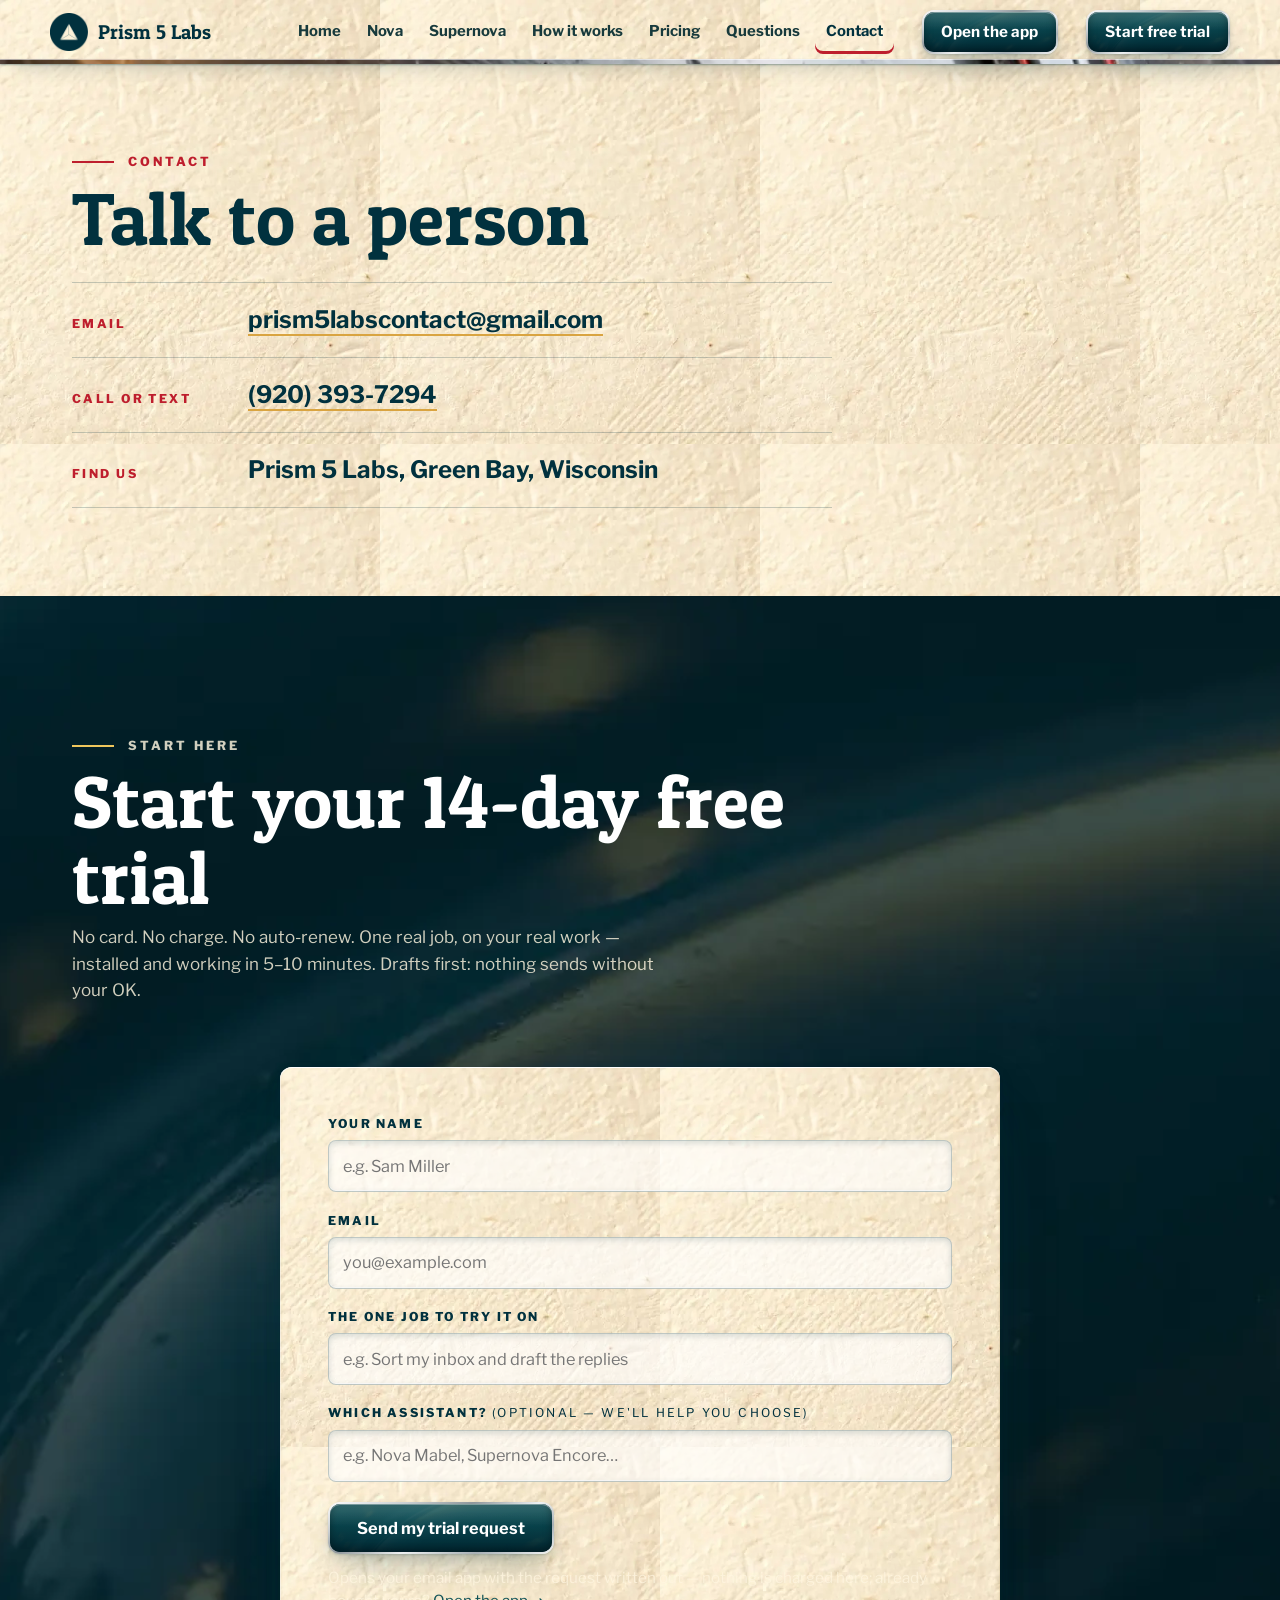
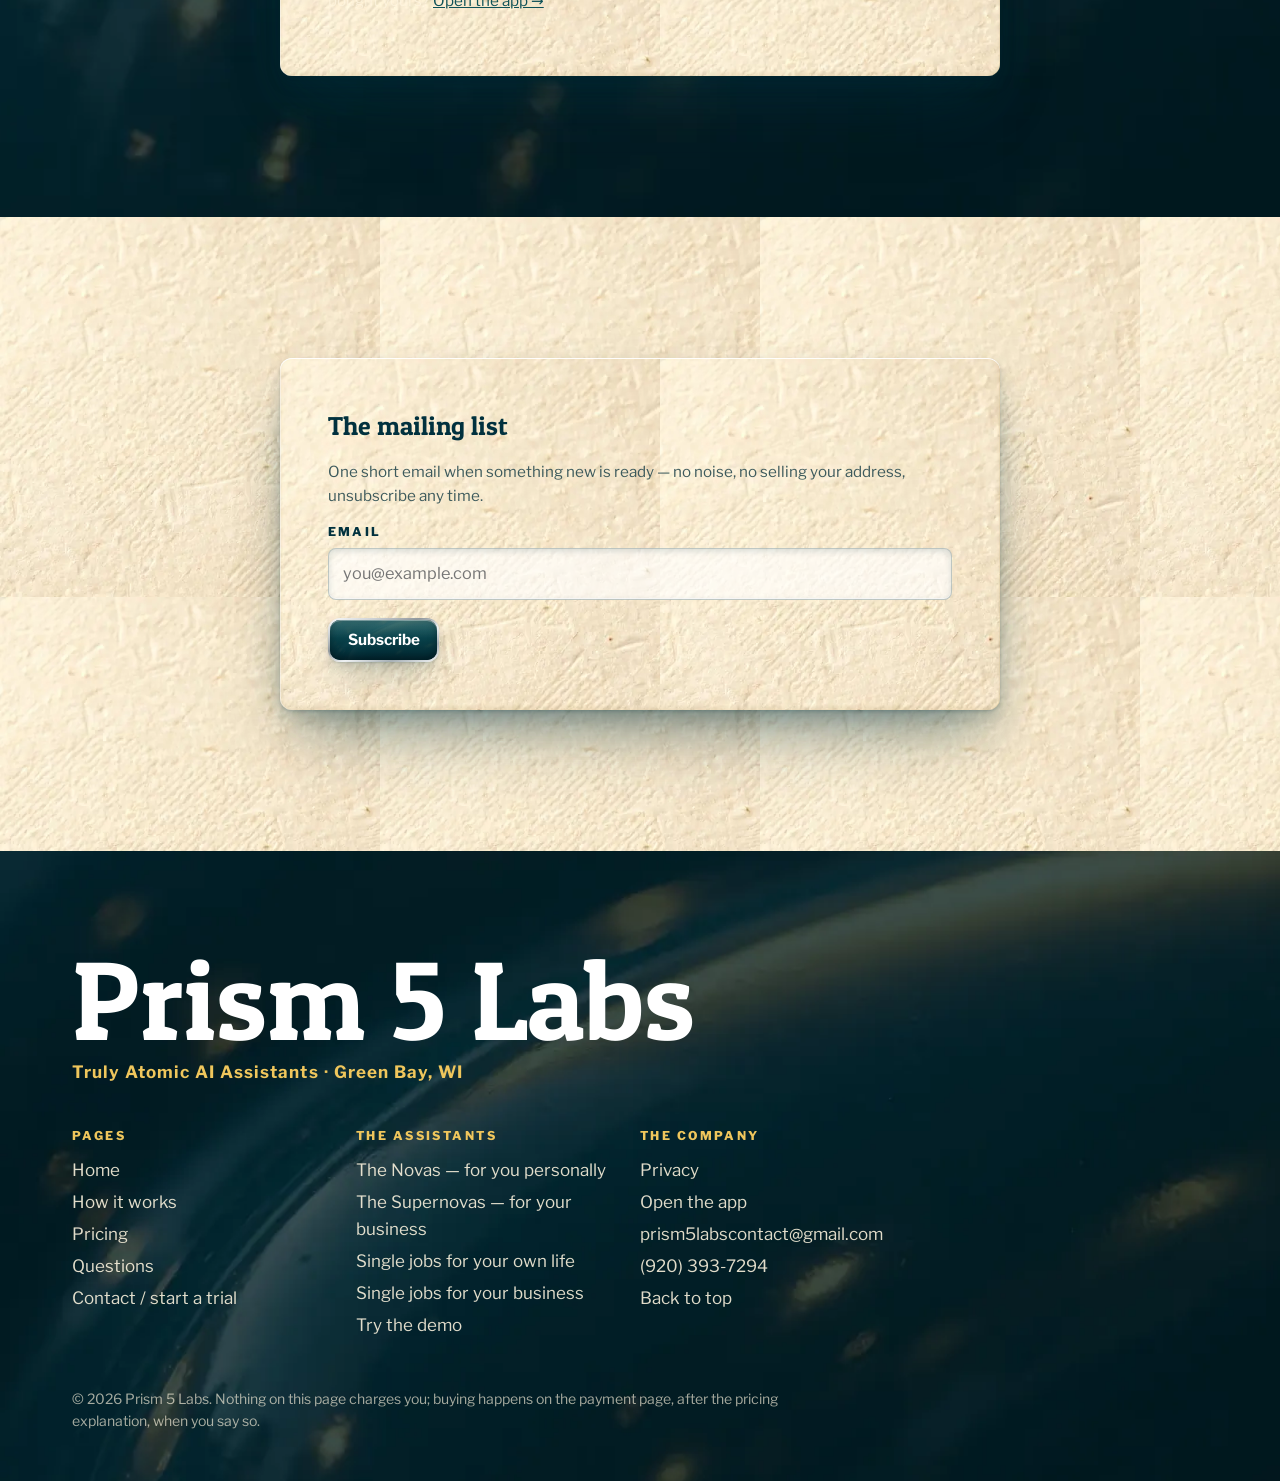
==== commit cfdc5500: "Website v2 — 'The Atomic Pavilion' structural redesign (Neil: 'Deploy it', Nov 27) Numbered-chapter " ====
--- a/contact.html
+++ b/contact.html
@@ -29,27 +29,29 @@
 <header class="site">
   <div class="wrap bar">
     <a class="brand" href="index.html"><img src="assets/prism-mark-160.png" alt="Prism 5 Labs card mark"><b>Prism 5 Labs</b></a>
-    <nav class="main" aria-label="Pages">
-      <a href="index.html">Home</a><a href="nova.html">Nova</a><a href="supernova.html">Supernova</a><a href="how.html">How it works</a><a href="pricing.html">Pricing</a><a href="faq.html">Questions</a><a href="contact.html" aria-current="page">Contact</a>
-    </nav>
+    <nav class="main" aria-label="Pages"><a href="index.html">Home</a><a href="nova.html">Nova</a><a href="supernova.html">Supernova</a><a href="how.html">How it works</a><a href="pricing.html">Pricing</a><a href="faq.html">Questions</a><a href="contact.html" aria-current="page">Contact</a></nav>
     <a class="btn small app-open" href="https://app.prism5labs.com">Open the app</a>
     <a class="btn small" href="contact.html">Start free trial</a>
   </div>
 </header>
 
-<section class="pagehero">
+<section class="chapter tight on-cream">
   <div class="wrap">
-    <p class="eyebrow">Contact</p>
-    <h1>Talk to a person</h1>
-    <p>Email <a href="mailto:prism5labscontact@gmail.com">prism5labscontact@gmail.com</a> · Call or text <a href="tel:+19203937294">(920) 393-7294</a> · Prism 5 Labs, Green Bay, Wisconsin.</p>
+    <p class="kicker reveal">Contact</p>
+    <h1 class="d2 reveal" style="margin:.6rem 0 1.6rem">Talk to a person</h1>
+    <div class="directory reveal">
+      <div class="d-row"><span class="k">Email</span><span class="v"><a href="mailto:prism5labscontact@gmail.com">prism5labscontact@gmail.com</a></span></div>
+      <div class="d-row"><span class="k">Call or text</span><span class="v"><a href="tel:+19203937294">(920) 393-7294</a></span></div>
+      <div class="d-row"><span class="k">Find us</span><span class="v">Prism 5 Labs, Green Bay, Wisconsin</span></div>
+    </div>
   </div>
 </section>
 
-<section class="band">
+<section class="chapter on-teal on-dark">
   <div class="wrap">
-    <div class="sec-head reveal">
-      <p class="eyebrow" style="color:var(--gold)">Start here</p>
-      <h2>Start your 14-day free trial</h2>
+    <div class="exhibit-head reveal">
+      <p class="kicker">Start here</p>
+      <h2 class="d2">Start your 14-day free trial</h2>
       <p>No card. No charge. No auto-renew. One real job, on your real work — installed and working in 5–10 minutes. Drafts first: nothing sends without your OK.</p>
     </div>
     <form class="panel" id="trialForm" style="color:var(--ink)">
@@ -68,7 +70,7 @@
   </div>
 </section>
 
-<section>
+<section class="chapter on-cream">
   <div class="wrap">
     <form class="panel" id="newsForm">
       <h3 style="margin-top:0">The mailing list</h3>
@@ -81,10 +83,10 @@
     </form>
   </div>
 </section>
-
 <footer>
   <div class="wrap">
-    <p><strong style="color:#fff;font-family:'Patua One',serif;font-weight:400">Prism 5 Labs</strong> — Truly Atomic AI Assistants · Green Bay, WI</p>
+    <p class="wordmark">Prism 5 Labs</p>
+    <p class="tagline">Truly Atomic AI Assistants · Green Bay, WI</p>
     <div class="sitemap">
       <div>
         <h4>Pages</h4>
@@ -117,13 +119,12 @@
         </ul>
       </div>
     </div>
-    <p style="font-size:.88rem">© 2026 Prism 5 Labs. Nothing on this page charges you; buying happens on the payment page, after the pricing explanation, when you say so.</p>
+    <p class="legal">© 2026 Prism 5 Labs. Nothing on this page charges you; buying happens on the payment page, after the pricing explanation, when you say so.</p>
   </div>
 </footer>
 
-<div class="mobile-cta"><a class="btn" href="contact.html">Start your 14-day free trial</a><a class="btn" href="https://app.prism5labs.com">Open the app</a></div>
+<div class="mobile-cta"><a class="btn" href="contact.html">Start your 14-day free trial</a></div>
 <script src="assets/site.js"></script>
-
 <script>
 /* ---------- Trial form: one button, one action ---------- */
 document.getElementById('trialForm').addEventListener('submit', function(e){
@@ -157,4 +158,4 @@
 });
 </script>
 </body>
-</html>
+</html>
--- a/assets/site.css
+++ b/assets/site.css
@@ -1,27 +1,37 @@
+/* ============================================================
+   PRISM 5 LABS — v2 "The Atomic Pavilion"
+   A chapter-and-exhibit composition. Cream letterpress stock,
+   deep-teal enamel, chrome, and the printed card as the brand.
+   Materials are photographic plates; geometry does the talking.
+   ============================================================ */
 
 :root{
   --cream:#FFF6E0; --cream-2:#FFEFCC; --paper:#FFFDF6;
   --ink:#173A3C; --ink-soft:#3D5A5C;
   --teal:#0F5257; --teal-deep:#01313E; --teal-bright:#2A7F86;
   --red:#BE1E2D; --gold:#D9A441; --gold-hi:#EFC65C;
-  /* Photographic plates — real materials, not drawn ones. Built by
-     scripts/build-plates.py from generated photographs + the app
-     builds' chrome and lacquer plates. ~101 KB for all five. */
   --tex-cream:url("tex-cream.webp");
   --plate-showroom:url("plate-showroom.webp");
   --plate-enamel:url("plate-teal-enamel.webp");
   --plate-lacquer:url("plate-lacquer.webp");
   --plate-chrome:url("plate-chrome.webp");
-  --enamel:linear-gradient(180deg, rgba(255,255,255,.30) 0%, rgba(255,255,255,.05) 44%, rgba(0,0,0,.20) 100%),
-    var(--plate-enamel) center 42%/cover, #0F5257;
+  --plate-enamel-dark:url("plate-enamel-dark.webp");
+  /* Teal enamel face for buttons: the photographic plate, swirl
+     subdued under a teal tint so it reads as flat enamel (Neil's
+     ruling — no opal, no swirl, no shine sweep on buttons). Written
+     out layer by layer wherever it is used — a multi-layer shorthand
+     stored in a var and spliced into another shorthand is invalid
+     (a colour lands in a non-final layer) and the whole background
+     silently drops out. */
+  --chrome-rim:linear-gradient(160deg,#fdfdfd 0%,#c9ced1 22%,#8f979c 40%,#eef1f2 58%,#a7b0b5 78%,#f4f6f7 100%);
   --lift:0 1px 2px rgba(1,49,62,.14), 0 5px 10px rgba(1,49,62,.10),
     0 18px 34px -10px rgba(1,49,62,.28), 0 36px 64px -28px rgba(1,49,62,.22);
   --lift-hi:0 2px 3px rgba(1,49,62,.16), 0 8px 16px rgba(1,49,62,.12),
     0 26px 48px -12px rgba(1,49,62,.36), 0 48px 80px -32px rgba(1,49,62,.28);
   --bevel:inset 0 1px 0 rgba(255,255,255,.95), inset 0 -2px 5px rgba(146,116,44,.14),
     inset 1px 0 0 rgba(255,255,255,.5), inset -1px 0 0 rgba(146,116,44,.08);
-  --shadow:var(--lift);
-  --radius:18px;
+  --hair:1px solid rgba(1,49,62,.22);
+  --hair-light:1px solid rgba(255,246,224,.28);
 }
 *{box-sizing:border-box}
 html{scroll-behavior:smooth}
@@ -30,319 +40,429 @@
   font-family:"Libre Franklin",system-ui,sans-serif;font-size:17px;line-height:1.55;}
 img{max-width:100%;display:block}
 a{color:var(--teal)}
-h1,h2,h3{font-family:"Patua One",serif;font-weight:400;line-height:1.15;color:var(--teal-deep);margin:0 0 .4em}
-h2{font-size:clamp(1.7rem,4.5vw,2.5rem)}
-h3{font-size:1.25rem}
-.wrap{max-width:1120px;margin:0 auto;padding:0 20px}
-section{padding:64px 0}
-.sec-head{max-width:640px;margin-bottom:30px}
-.sec-head p{color:var(--ink-soft);margin:0}
-.eyebrow{font-size:.78rem;font-weight:800;letter-spacing:.14em;text-transform:uppercase;color:var(--red);margin:0 0 8px}
-
-/* ---------- header: cream stock under a real chrome rail ---------- */
-header.site{position:sticky;top:0;z-index:50;background-color:var(--cream);
+::selection{background:var(--teal);color:var(--cream)}
+
+/* ---------- type system ---------- */
+h1,h2,h3{font-family:"Patua One",serif;font-weight:400;color:var(--teal-deep);margin:0}
+.d1{font-size:clamp(3rem,11.5vw,7.6rem);line-height:.98;letter-spacing:-.01em}
+.d2{font-size:clamp(2.3rem,6.4vw,4.6rem);line-height:1.02}
+.d3{font-size:clamp(1.55rem,3.6vw,2.4rem);line-height:1.08}
+.lede{font-size:clamp(1.08rem,2.2vw,1.3rem);line-height:1.6;color:var(--ink-soft)}
+.on-dark .lede{color:rgba(255,246,224,.88)}
+.accent{color:var(--red)}
+.kicker{font-size:.78rem;font-weight:800;letter-spacing:.24em;text-transform:uppercase;
+  color:var(--red);margin:0;display:flex;align-items:center;gap:14px}
+.kicker::before{content:"";width:2.6rem;height:2px;background:var(--red);flex:none}
+.kicker.center{justify-content:center}
+.kicker.center::after{content:"";width:2.6rem;height:2px;background:var(--red);flex:none}
+.on-dark .kicker{color:var(--gold-hi)}
+.on-dark .kicker::before,.on-dark .kicker.center::after{background:var(--gold-hi)}
+.note{font-size:.95rem;color:var(--ink-soft)}
+.on-dark .note{color:rgba(255,246,224,.75)}
+
+/* ---------- layout primitives ---------- */
+.wrap{max-width:1180px;margin:0 auto;padding:0 22px}
+.wrap-wide{max-width:1460px;margin:0 auto;padding:0 22px}
+.chapter{position:relative;padding:clamp(4.5rem,11vw,9rem) 0;overflow:hidden}
+.chapter.tight{padding:clamp(3rem,7vw,5.5rem) 0}
+.on-cream{background-image:var(--tex-cream);background-size:380px}
+.on-teal{background:var(--plate-enamel-dark) center/cover, var(--teal-deep);color:var(--cream)}
+.on-teal h1,.on-teal h2,.on-teal h3{color:#fff}
+.on-showroom{background:var(--plate-showroom) center/cover, var(--teal-deep);color:var(--cream)}
+.on-showroom h1,.on-showroom h2,.on-showroom h3{color:#fff}
+.on-lacquer{background:var(--plate-lacquer) center/cover, #2b0d12;color:var(--cream)}
+.on-lacquer h1,.on-lacquer h2,.on-lacquer h3{color:#fff}
+/* giant ghost numeral / word that signposts a chapter */
+.ghost{position:absolute;font-family:"Patua One",serif;line-height:.8;pointer-events:none;
+  color:transparent;-webkit-text-stroke:1.5px rgba(1,49,62,.16);user-select:none}
+.on-dark .ghost,.on-teal .ghost,.on-showroom .ghost,.on-lacquer .ghost{-webkit-text-stroke-color:rgba(255,246,224,.20)}
+.ghost.num{font-size:clamp(10rem,26vw,22rem);top:1rem;right:-1rem}
+.ghost.word{font-size:clamp(6rem,19vw,17rem);top:63%;left:50%;transform:translate(-50%,-50%);
+  white-space:nowrap;-webkit-text-stroke-color:rgba(1,49,62,.13)}
+/* exhibit head: number + title, editorial not centred-block */
+.exhibit-head{max-width:46rem;margin-bottom:clamp(2.2rem,5vw,4rem);position:relative;z-index:1}
+.exhibit-head .d2{margin:.55rem 0 .6rem}
+.exhibit-head p{margin:0;color:var(--ink-soft);max-width:38rem}
+.on-dark .exhibit-head p,.on-teal .exhibit-head p{color:rgba(255,246,224,.82)}
+
+/* ---------- buttons: deep teal enamel, chrome rim (canon) ---------- */
+.btn{display:inline-flex;align-items:center;justify-content:center;gap:.5rem;
+  min-height:52px;padding:.8rem 1.7rem;border-radius:12px;text-decoration:none;
+  font-family:"Libre Franklin",sans-serif;font-weight:700;font-size:1.02rem;color:#fff;
+  border:2px solid transparent;background-color:var(--teal-deep);
+  background:
+    linear-gradient(180deg, rgba(255,255,255,.16), rgba(255,255,255,0) 46%, rgba(0,0,0,.18)) padding-box,
+    linear-gradient(180deg, rgba(15,82,87,.93), rgba(1,49,62,.96)) padding-box,
+    var(--plate-enamel) center 42%/cover padding-box,
+    var(--chrome-rim) border-box;
+  box-shadow:var(--lift), inset 0 1px 0 rgba(255,255,255,.35), inset 0 -3px 8px rgba(0,0,0,.35);
+  transition:transform .35s ease, box-shadow .35s ease}
+.btn:hover{transform:translateY(-2px);box-shadow:var(--lift-hi), inset 0 1px 0 rgba(255,255,255,.35), inset 0 -3px 8px rgba(0,0,0,.35)}
+.btn:active{transform:translateY(1px);box-shadow:0 1px 2px rgba(1,49,62,.3), inset 0 2px 10px rgba(0,0,0,.45)}
+.btn.small{min-height:44px;padding:.5rem 1.1rem;font-size:.95rem}
+.btn.big{min-height:60px;padding:1rem 2.3rem;font-size:1.12rem}
+.textlink{font-weight:700;color:var(--teal);text-decoration:none;border-bottom:2px solid var(--gold)}
+.textlink:hover{color:var(--red);border-color:var(--red)}
+
+/* ---------- header ---------- */
+header.site{position:sticky;top:0;z-index:60;background-color:var(--cream);
   background-image:var(--tex-cream);background-size:380px;
-  box-shadow:0 10px 24px -12px rgba(1,49,62,.35)}
+  box-shadow:0 10px 24px -14px rgba(1,49,62,.4)}
 header.site::after{content:"";position:absolute;left:0;right:0;bottom:0;height:5px;
   background:var(--plate-chrome) center/cover;
   box-shadow:0 1px 2px rgba(1,49,62,.35), inset 0 1px 0 rgba(255,255,255,.6)}
-.bar{display:flex;align-items:center;gap:18px;padding:10px 0;flex-wrap:wrap}
-.brand{display:flex;align-items:center;gap:10px;text-decoration:none}
-.brand img{width:40px;height:40px;border-radius:50%;
-  box-shadow:0 0 0 2px #FFFDF6, 0 0 0 4px rgba(217,164,65,.75), 0 4px 10px rgba(1,49,62,.4)}
-.brand b{font-family:"Patua One",serif;font-weight:400;font-size:1.25rem;color:var(--teal-deep)}
-nav.main{display:flex;gap:4px;flex-wrap:wrap;margin-left:auto}
-nav.main a{color:var(--ink);text-decoration:none;font-weight:600;font-size:.98rem;
-  padding:10px 12px;border-radius:10px;min-height:44px;display:inline-flex;align-items:center}
-nav.main a:hover{background:rgba(217,164,65,.16)}
-.btn{position:relative;overflow:hidden;display:inline-flex;align-items:center;justify-content:center;
-  min-height:52px;padding:12px 26px;border-radius:999px;border:0;cursor:pointer;
-  font-family:inherit;font-weight:800;font-size:1.02rem;text-decoration:none;color:#fff;background:var(--enamel);
-  text-shadow:0 1px 3px rgba(0,20,24,.5);
-  box-shadow:inset 0 1px 0 rgba(255,255,255,.55), inset 0 -3px 7px rgba(0,0,0,.38),
-    inset 1px 0 0 rgba(255,255,255,.18), inset -1px 0 0 rgba(0,0,0,.22),
-    0 12px 26px -8px rgba(1,49,62,.55), 0 4px 10px rgba(1,49,62,.35);
-  transition:transform .25s ease, box-shadow .25s ease, filter .25s ease}
-.btn::after{content:"";position:absolute;top:0;left:-80%;width:50%;height:100%;
-  background:linear-gradient(100deg,transparent,rgba(255,255,255,.55),transparent);transform:skewX(-20deg);
-  animation:shine 45s ease-in-out infinite}
-@keyframes shine{0%{left:-80%}7%,100%{left:130%}}
-.btn:hover{filter:brightness(1.08);transform:translateY(-1px)}
-.btn:active{transform:translateY(1px);
-  box-shadow:inset 0 1px 0 rgba(255,255,255,.4), inset 0 -1px 3px rgba(0,0,0,.35),
-    0 5px 12px -4px rgba(1,49,62,.5), 0 2px 5px rgba(1,49,62,.3)}
-.btn.small{min-height:46px;padding:9px 20px;font-size:.95rem}
-.btn.ghost{background:linear-gradient(180deg,#FFFDF6 0%,#FFF1CE 100%);color:var(--teal-deep);
-  text-shadow:none;
-  box-shadow:inset 0 0 0 2px var(--teal), inset 0 1px 0 #fff, inset 0 -3px 6px rgba(146,116,44,.18),
-    0 10px 22px -8px rgba(1,49,62,.35), 0 3px 8px rgba(1,49,62,.2)}
-.btn.ghost::after{display:none}
-header .btn{margin-left:6px}
-
-/* ---------- hero: the showroom stage ---------- */
-.hero{position:relative;overflow:hidden;padding:56px 0 72px;color:var(--cream);
-  background:#062A30 var(--plate-showroom) center 30%/cover no-repeat;
-  box-shadow:inset 0 -30px 60px -30px rgba(0,0,0,.55)}
-.hero::before{content:"";position:absolute;top:-10%;bottom:-10%;left:0;width:34%;z-index:1;pointer-events:none;
-  background:linear-gradient(100deg,transparent,rgba(255,240,200,.13) 45%,rgba(255,240,200,.22) 50%,rgba(255,240,200,.13) 55%,transparent);
-  transform:translateX(-140%) skewX(-16deg);animation:herosweep 45s ease-in-out infinite}
-@keyframes herosweep{0%{transform:translateX(-140%) skewX(-16deg)}10%,100%{transform:translateX(430%) skewX(-16deg)}}
-.hero::after{content:"";position:absolute;left:0;right:0;bottom:0;height:54px;z-index:1;pointer-events:none;
-  background:linear-gradient(180deg,transparent,rgba(255,246,224,.9) 82%,var(--cream))}
-.hero .wrap{position:relative;z-index:2}
-.hero-grid{display:grid;grid-template-columns:1.05fr .95fr;gap:40px;align-items:center;perspective:1200px}
-.hero h1{font-size:clamp(2.1rem,5.6vw,3.4rem);color:#FFF6E0;text-shadow:0 2px 4px rgba(0,0,0,.5),0 10px 34px rgba(0,0,0,.5)}
-.hero .eyebrow{color:var(--gold-hi);text-shadow:0 1px 6px rgba(0,0,0,.6)}
-.hero .sub{font-size:1.16rem;color:rgba(255,246,224,.92);max-width:34em;text-shadow:0 1px 8px rgba(0,0,0,.55)}
-.hero .cta-row{display:flex;gap:14px;flex-wrap:wrap;margin:26px 0 10px}
-.hero .btn.ghost{background:rgba(255,246,224,.08);color:#FFF6E0;
-  box-shadow:inset 0 0 0 2px rgba(255,246,224,.65), inset 0 1px 0 rgba(255,255,255,.35),
-    0 10px 22px -8px rgba(0,0,0,.6);backdrop-filter:blur(4px)}
-.trust{font-size:.95rem;font-weight:600;color:#FFEFC4;text-shadow:0 1px 6px rgba(0,0,0,.6)}
-.trust span{margin-right:14px;white-space:nowrap}
-.hero .note{color:rgba(255,246,224,.78)}
-.hero .note a{color:var(--gold-hi)}
-.hero-grid>div:last-child{position:relative}
-.hero-grid>div:last-child::before{content:"";position:absolute;inset:-8% -6% 6%;
-  background:radial-gradient(50% 50% at 50% 46%,rgba(239,198,92,.34),transparent 70%);pointer-events:none}
-.card-frame{position:relative;background:var(--plate-chrome) center/cover;padding:11px;border-radius:20px;
-  transform:rotateY(-8deg) rotateX(2deg) rotate(1deg);transform-style:preserve-3d;
-  box-shadow:inset 0 1px 0 rgba(255,255,255,.75), inset 0 -2px 5px rgba(0,0,0,.35),
-    -30px 44px 60px -18px rgba(0,0,0,.65), 0 18px 30px -10px rgba(0,0,0,.5);
-  -webkit-box-reflect:below 12px linear-gradient(transparent 58%,rgba(255,255,255,.20))}
-.card-frame img{border-radius:12px;box-shadow:inset 0 0 0 1px rgba(0,0,0,.2)}
-.card-cap{position:relative;text-align:center;font-size:.9rem;color:rgba(255,246,224,.85);
-  margin-top:34px;text-shadow:0 1px 6px rgba(0,0,0,.65)}
-
-/* ---------- cards & grids: enamelled, bevelled, lifted ---------- */
-.grid{display:grid;gap:18px}
-.grid.c3{grid-template-columns:repeat(3,1fr)}
-.grid.c4{grid-template-columns:repeat(4,1fr)}
-.card{position:relative;overflow:hidden;background-color:var(--paper);background-image:var(--tex-cream);
-  background-size:340px;border:1px solid #E2D0A0;border-radius:var(--radius);padding:24px 22px 22px;
-  box-shadow:var(--bevel),var(--lift);transition:transform .35s ease,box-shadow .35s ease}
-.card::before{content:"";position:absolute;top:0;left:0;right:0;height:6px;z-index:1;
-  background:var(--plate-chrome) center/cover;
-  box-shadow:0 1px 2px rgba(1,49,62,.3), inset 0 1px 0 rgba(255,255,255,.65)}
-.card:hover{transform:translateY(-4px);box-shadow:var(--bevel),var(--lift-hi)}
-.card h3{margin-bottom:.25em}
-.card p{margin:0;color:var(--ink-soft)}
-.step-num{position:relative;font-family:"Patua One",serif;font-size:2rem;color:#fff;background:var(--enamel);
-  width:52px;height:52px;border-radius:50%;display:flex;align-items:center;justify-content:center;
-  text-shadow:0 1px 3px rgba(0,20,24,.5);
-  box-shadow:inset 0 2px 2px rgba(255,255,255,.5), inset 0 -4px 8px rgba(0,0,0,.4),
-    0 8px 18px -4px rgba(0,0,0,.5), 0 3px 6px rgba(0,0,0,.3);margin-bottom:12px}
-.face{position:relative;background-color:var(--paper);background-image:var(--tex-cream);background-size:340px;
-  border:1px solid #E2D0A0;border-radius:var(--radius);overflow:hidden;
-  box-shadow:var(--bevel),var(--lift);transition:transform .35s ease,box-shadow .35s ease}
-.face::before{content:"";position:absolute;top:0;left:0;right:0;height:6px;z-index:3;
-  background:var(--plate-chrome) center/cover;
-  box-shadow:0 1px 2px rgba(1,49,62,.3), inset 0 1px 0 rgba(255,255,255,.65)}
-.face::after{content:"";position:absolute;top:0;left:0;right:0;height:52%;z-index:2;pointer-events:none;
-  background:linear-gradient(112deg,rgba(255,255,255,.22) 0%,rgba(255,255,255,.05) 30%,transparent 48%)}
-.face:hover{transform:translateY(-4px);box-shadow:var(--bevel),var(--lift-hi)}
-.face img{width:100%;aspect-ratio:1/1;object-fit:cover;
-  border-bottom:5px solid transparent;border-image:var(--plate-chrome) 30% stretch;
-  box-shadow:0 10px 18px -8px rgba(1,49,62,.45)}
-.svc img{aspect-ratio:3/2;object-position:50% 30%}
-.face .f-body{padding:14px 16px 18px}
-.face h3{font-size:1.08rem;margin:0}
-.face .desk{font-size:.74rem;font-weight:800;letter-spacing:.1em;text-transform:uppercase;color:var(--red);margin:2px 0 6px}
-.face p{margin:0;font-size:.94rem;color:var(--ink-soft)}
-.aud-grid{display:grid;grid-template-columns:1fr 1fr;gap:18px;margin-bottom:26px}
-.aud{position:relative;overflow:hidden;border-radius:var(--radius);padding:26px;color:#fff;
-  border:1px solid rgba(0,0,0,.35);
-  box-shadow:inset 0 1px 0 rgba(255,255,255,.4), inset 0 -3px 8px rgba(0,0,0,.35), var(--lift);
-  transition:transform .35s ease,box-shadow .35s ease}
-.aud:hover{transform:translateY(-4px);box-shadow:inset 0 1px 0 rgba(255,255,255,.4), inset 0 -3px 8px rgba(0,0,0,.35), var(--lift-hi)}
-.aud h3{color:#fff;font-size:1.5rem;text-shadow:0 1px 4px rgba(0,0,0,.45)}
-.aud p{color:rgba(255,255,255,.92);text-shadow:0 1px 4px rgba(0,0,0,.4)}
-.aud.personal{background:linear-gradient(180deg,rgba(1,49,62,.34),rgba(1,49,62,.58)),var(--plate-enamel) center 38%/cover,#0F5257}
-.aud.business{background:linear-gradient(180deg,rgba(46,4,10,.30),rgba(46,4,10,.55)),var(--plate-lacquer) center 42%/cover,#8E1420}
-.aud a{color:#fff;font-weight:800}
-
-/* ---------- bands: teal enamel under glass ---------- */
-.band{position:relative;color:#EAF4F2;
-  background:linear-gradient(180deg,rgba(1,42,48,.60),rgba(1,36,41,.80)),var(--plate-enamel) center 30%/cover,#07333A;
-  box-shadow:inset 0 14px 30px -14px rgba(0,0,0,.65), inset 0 -14px 30px -14px rgba(0,0,0,.65)}
-.band h2,.band h3{color:#fff;text-shadow:0 1px 5px rgba(0,0,0,.5)}
-.band .sec-head p{color:#CFE6E1}
-.band .card{background:rgba(4,36,41,.62);background-image:none;backdrop-filter:blur(6px);
-  border:1px solid rgba(255,246,224,.26);color:#EAF4F2;
-  box-shadow:inset 0 1px 0 rgba(255,255,255,.22), inset 0 -2px 5px rgba(0,0,0,.3),
-    0 18px 34px -12px rgba(0,0,0,.6), 0 34px 58px -26px rgba(0,0,0,.55)}
-.band .card::before{background:linear-gradient(90deg,#8a6420,var(--gold-hi) 30%,var(--gold) 55%,#8a6420);
-  box-shadow:0 1px 2px rgba(0,0,0,.5), inset 0 1px 0 rgba(255,255,255,.7)}
-.band .card p{color:#CFE6E1}
-
-/* ---------- pricing ---------- */
-details.pricing-gate{position:relative;overflow:hidden;background-color:var(--paper);
-  background-image:var(--tex-cream);background-size:340px;border:1px solid #E2D0A0;
-  border-radius:var(--radius);box-shadow:var(--bevel),var(--lift);padding:14px 26px 26px}
-details.pricing-gate::before{content:"";position:absolute;top:0;left:0;right:0;height:7px;z-index:1;
-  background:var(--plate-chrome) center/cover;
-  box-shadow:0 1px 2px rgba(1,49,62,.3), inset 0 1px 0 rgba(255,255,255,.65)}
-details.pricing-gate summary{cursor:pointer;list-style:none;padding:18px 0 6px}
-details.pricing-gate summary::-webkit-details-marker{display:none}
-table.prices{width:100%;border-collapse:collapse;margin-top:14px}
-table.prices th,table.prices td{text-align:left;padding:12px 10px;border-bottom:1px solid #E4D3A4;vertical-align:top}
-table.prices th{font-family:"Patua One",serif;font-weight:400;color:var(--teal-deep)}
-table.prices .buy{white-space:nowrap}
-.note{font-size:.93rem;color:var(--ink-soft)}
-
-/* ---------- catalog ---------- */
-.toggle{display:inline-flex;background:linear-gradient(180deg,#F3E5C0,#EAD9AC);border-radius:999px;
-  box-shadow:inset 0 2px 7px rgba(101,78,20,.35), inset 0 -1px 0 rgba(255,255,255,.8),
-    0 8px 18px -6px rgba(1,49,62,.3);padding:5px;gap:4px}
-.toggle button{border:0;background:transparent;font:inherit;font-weight:700;padding:10px 20px;border-radius:999px;cursor:pointer;min-height:44px;color:var(--ink)}
-.toggle button[aria-pressed="true"]{background:var(--enamel);color:#fff;text-shadow:0 1px 3px rgba(0,20,24,.5);
-  box-shadow:inset 0 1px 0 rgba(255,255,255,.5), inset 0 -3px 6px rgba(0,0,0,.35), 0 5px 12px -3px rgba(1,49,62,.5)}
-.svc .f-body p{min-height:3.1em}
-.chip{display:inline-block;font-size:.72rem;font-weight:800;letter-spacing:.08em;text-transform:uppercase;
-  padding:4px 10px;border-radius:999px;color:#4A3205;
-  background:linear-gradient(180deg,#F6DE9C 0%,var(--gold) 55%,#B9832E 100%);
-  box-shadow:inset 0 1px 0 rgba(255,255,255,.85), inset 0 -2px 3px rgba(101,64,5,.4), 0 3px 7px rgba(1,49,62,.25);
-  margin-bottom:8px}
-.buy-link{font-weight:800}
-
-/* ---------- forms: panels on stock, inputs carved in ---------- */
-form.panel{position:relative;overflow:hidden;background-color:var(--paper);background-image:var(--tex-cream);
-  background-size:340px;border:1px solid #E2D0A0;border-radius:var(--radius);
-  box-shadow:var(--bevel),var(--lift);padding:26px;max-width:560px}
-form.panel::before{content:"";position:absolute;top:0;left:0;right:0;height:6px;
-  background:var(--plate-chrome) center/cover;
-  box-shadow:0 1px 2px rgba(1,49,62,.3), inset 0 1px 0 rgba(255,255,255,.65)}
-label{display:block;font-weight:700;margin:14px 0 6px}
-input[type=text],input[type=email]{width:100%;padding:13px 14px;font:inherit;border:1px solid #C9B586;border-radius:12px;
-  background:#FFFDF8;min-height:50px;box-shadow:inset 0 2px 6px rgba(101,78,20,.20), inset 0 -1px 0 #fff}
-input:focus{outline:3px solid rgba(42,127,134,.35);border-color:var(--teal)}
-.confirm{display:none;margin-top:14px;font-weight:600;color:var(--teal)}
-details.faq{background-color:var(--paper);background-image:var(--tex-cream);background-size:340px;
-  border:1px solid #E2D0A0;border-radius:14px;
-  box-shadow:var(--bevel),0 8px 20px -6px rgba(1,49,62,.22),0 20px 36px -18px rgba(1,49,62,.2);
-  margin-bottom:12px;padding:4px 20px}
-details.faq summary{cursor:pointer;font-weight:700;padding:14px 0;min-height:44px}
-details.faq p{margin:0 0 16px;color:var(--ink-soft)}
-
-/* ---------- footer / mobile bar ---------- */
-footer{position:relative;color:#CFE6E1;padding:40px 0 90px;
-  background:linear-gradient(180deg,rgba(1,42,48,.72),rgba(1,36,41,.88)),var(--plate-enamel) center 70%/cover,#07333A;
-  box-shadow:inset 0 14px 30px -14px rgba(0,0,0,.7)}
-footer a{color:#fff}
+.bar{display:flex;align-items:center;gap:20px;padding:10px 0}
+.brand{display:flex;align-items:center;gap:10px;text-decoration:none;flex:none}
+.brand img{width:38px;height:38px}
+.brand b{font-family:"Patua One",serif;font-weight:400;font-size:1.22rem;color:var(--teal-deep)}
+nav.main{display:flex;gap:4px;margin-left:auto;flex-wrap:wrap}
+nav.main a{padding:10px 11px;min-height:44px;display:inline-flex;align-items:center;
+  font-weight:700;font-size:.93rem;color:var(--ink);text-decoration:none;border-radius:8px}
+nav.main a:hover{color:var(--teal)}
+nav.main a[aria-current="page"]{color:var(--teal-deep);box-shadow:inset 0 -3px 0 var(--red)}
+header .btn{margin-left:8px}
+@media (max-width:900px){ nav.main{display:none} header .app-open{margin-left:auto} }
+
+/* ---------- slow reveal (canon: everything fades) ---------- */
+.reveal{opacity:0;transform:translateY(26px);transition:opacity 1.1s ease,transform 1.1s ease}
+.reveal.in{opacity:1;transform:none}
+@media (prefers-reduced-motion: reduce){
+  .reveal{opacity:1;transform:none;transition:none}
+  html{scroll-behavior:auto}
+}
+
+/* ============================================================
+   HOME — the cover
+   ============================================================ */
+.cover{padding:clamp(3.5rem,8vw,6.5rem) 0 clamp(4rem,9vw,7rem);text-align:center;position:relative;overflow:hidden}
+.cover .orbit{position:relative;width:min(62vw,330px);aspect-ratio:1;margin:0 auto clamp(1.6rem,4vw,2.6rem)}
+.cover .orbit::before,.cover .orbit::after{content:"";position:absolute;border:1.5px solid rgba(15,82,87,.35);border-radius:50%}
+.cover .orbit::before{inset:-9%}
+.cover .orbit::after{inset:-20%;border-color:rgba(15,82,87,.18)}
+.cover .orbit .burst{position:absolute;inset:-34%;width:168%;height:168%;max-width:none;
+  opacity:.5;animation:slowspin 90s linear infinite}
+.cover .orbit .mark{position:absolute;inset:0;width:100%;height:100%;object-fit:contain;
+  filter:drop-shadow(0 24px 32px rgba(1,49,62,.35))}
+@keyframes slowspin{to{transform:rotate(360deg)}}
+@media (prefers-reduced-motion: reduce){ .cover .orbit .burst{animation:none} }
+.cover h1{max-width:16ch;margin:1.1rem auto .5rem}
+.cover .lede{max-width:37rem;margin:1.2rem auto 0}
+.cover .cta-row{margin-top:2.1rem;display:flex;gap:14px;justify-content:center;flex-wrap:wrap;align-items:center}
+.trust{display:flex;gap:.4rem 1.4rem;justify-content:center;flex-wrap:wrap;margin:1.5rem 0 0;
+  font-weight:700;font-size:.95rem;color:var(--teal-deep)}
+.cover .demo-note{margin-top:1rem}
+.scroll-cue{margin-top:clamp(2.5rem,6vw,4.5rem);font-size:.75rem;font-weight:800;
+  letter-spacing:.26em;text-transform:uppercase;color:var(--ink-soft)}
+.scroll-cue span{display:block;font-size:1.1rem;letter-spacing:0;margin-top:.3rem;color:var(--red)}
+
+/* ============================================================
+   HOME — the card exhibit (full-bleed product shot)
+   ============================================================ */
+.card-exhibit{text-align:center}
+.card-exhibit .stage{max-width:880px;margin:0 auto;position:relative;z-index:1}
+.card-exhibit .the-card{width:min(88vw,760px);margin:0 auto;border-radius:14px;
+  transform:rotate(-1.6deg);box-shadow:var(--lift-hi);
+  -webkit-box-reflect:below 14px linear-gradient(transparent 62%, rgba(255,255,255,.20))}
+.card-exhibit figcaption{margin-top:clamp(4.4rem,9vw,6rem);color:rgba(255,246,224,.85);
+  font-size:1rem;position:relative;z-index:1}
+.card-exhibit .kicker{justify-content:center;color:var(--gold-hi)}
+.card-exhibit .kicker::before,.card-exhibit .kicker::after{background:var(--gold-hi)}
+.card-exhibit .kicker::after{content:"";width:2.6rem;height:2px}
+
+/* ============================================================
+   HOME — the cinema (welcome film)
+   ============================================================ */
+.cinema-grid{display:grid;grid-template-columns:1fr minmax(280px,400px);gap:clamp(2rem,6vw,5.5rem);
+  align-items:center;position:relative;z-index:1}
+.cinema-grid .d2{margin:.6rem 0 .8rem}
+.film-frame{position:relative;border-radius:18px;padding:10px;
+  background:var(--chrome-rim);box-shadow:var(--lift-hi)}
+.film-screen{position:relative;border-radius:12px;overflow:hidden;background:#000;
+  aspect-ratio:9/16;max-height:72vh;margin:0 auto;width:100%}
+.film-screen img.poster{position:absolute;inset:0;width:100%;height:100%;object-fit:cover}
+.film-screen video{position:absolute;inset:0;width:100%;height:100%;object-fit:cover;background:#000}
+/* The disc sits at 86% height — exactly over the play button drawn
+   into the film's poster art, so the poster shows one button, not two. */
+.play-disc{position:absolute;left:50%;top:86%;transform:translate(-50%,-50%);
+  width:88px;height:88px;border-radius:50%;border:2px solid transparent;cursor:pointer;background-color:var(--teal-deep);
+  background:
+    linear-gradient(180deg, rgba(255,255,255,.16), rgba(0,0,0,.18)) padding-box,
+    linear-gradient(180deg, rgba(15,82,87,.93), rgba(1,49,62,.96)) padding-box,
+    var(--plate-enamel) center 42%/cover padding-box,
+    var(--chrome-rim) border-box;
+  box-shadow:var(--lift-hi), inset 0 1px 0 rgba(255,255,255,.4);
+  display:flex;align-items:center;justify-content:center;color:#fff;font-size:1.7rem;
+  transition:transform .35s ease}
+.play-disc:hover{transform:translate(-50%,-50%) scale(1.06)}
+.play-disc:focus-visible{outline:3px solid var(--gold-hi);outline-offset:4px}
+.film-cap{margin-top:14px;text-align:center;font-size:.85rem;font-weight:700;
+  letter-spacing:.18em;text-transform:uppercase;color:rgba(255,246,224,.7)}
+@media (max-width:860px){ .cinema-grid{grid-template-columns:1fr} .film-screen{max-height:64vh} }
+
+/* ============================================================
+   The Work — an editorial index, not a card grid
+   ============================================================ */
+.index-list{border-top:var(--hair);position:relative;z-index:1}
+.on-dark .index-list,.on-teal .index-list{border-top:var(--hair-light)}
+.index-row{display:grid;grid-template-columns:7.5rem 1fr;gap:clamp(1rem,4vw,3.5rem);
+  padding:clamp(1.5rem,3.4vw,2.4rem) 0;border-bottom:var(--hair);align-items:baseline}
+.on-dark .index-row,.on-teal .index-row{border-bottom:var(--hair-light)}
+.index-row .no{font-family:"Patua One",serif;font-size:clamp(2.2rem,5.5vw,3.6rem);line-height:1;
+  color:transparent;-webkit-text-stroke:1.5px rgba(15,82,87,.55)}
+.on-dark .index-row .no,.on-teal .index-row .no{-webkit-text-stroke-color:rgba(239,198,92,.65)}
+.index-row h3{font-size:clamp(1.45rem,3.4vw,2.1rem);margin-bottom:.25rem}
+.index-row p{margin:0;color:var(--ink-soft);max-width:44rem}
+.on-dark .index-row p,.on-teal .index-row p{color:rgba(255,246,224,.82)}
+@media (max-width:640px){ .index-row{grid-template-columns:4.2rem 1fr} }
+
+/* ============================================================
+   Two Doors — the audience diptych
+   ============================================================ */
+.doors{display:grid;grid-template-columns:1fr 1fr;min-height:min(82vh,760px)}
+.door{position:relative;display:flex;flex-direction:column;justify-content:flex-end;
+  padding:clamp(1.8rem,4.5vw,3.6rem);text-decoration:none;overflow:hidden;isolation:isolate}
+.door::before{content:"";position:absolute;inset:0;z-index:-2;background-size:cover;background-position:center;
+  transition:transform 1.4s ease}
+.door:hover::before{transform:scale(1.04)}
+.door::after{content:"";position:absolute;inset:0;z-index:-1}
+.door.personal{color:var(--ink)}
+.door.personal::before{background-image:var(--tex-cream);background-size:380px}
+.door.personal::after{background:linear-gradient(200deg, rgba(255,246,224,0) 30%, rgba(255,246,224,.88) 78%)}
+.door.business{color:var(--cream)}
+.door.business::before{background-image:var(--plate-lacquer)}
+.door.business::after{background:linear-gradient(200deg, rgba(20,4,8,0) 26%, rgba(20,4,8,.82) 80%)}
+.door .medallion{width:clamp(120px,16vw,190px);aspect-ratio:1;border-radius:50%;object-fit:cover;
+  border:3px solid transparent;background:var(--chrome-rim) border-box;
+  box-shadow:var(--lift-hi);margin-bottom:1.4rem}
+.door h3{font-size:clamp(2rem,4.6vw,3.4rem);line-height:1.02;margin:.5rem 0 .6rem}
+.door.personal h3{color:var(--teal-deep)} .door.business h3{color:#fff}
+.door p{margin:0 0 1.1rem;max-width:26rem}
+.door.personal p{color:var(--ink-soft)} .door.business p{color:rgba(255,246,224,.85)}
+.door .go{font-weight:800;font-size:1.05rem}
+.door.personal .go{color:var(--teal)} .door.business .go{color:var(--gold-hi)}
+@media (max-width:760px){ .doors{grid-template-columns:1fr} .door{min-height:64vh} }
+@media (prefers-reduced-motion: reduce){ .door::before{transition:none} }
+
+/* ============================================================
+   The Parade — faces as a filmstrip, not a grid
+   ============================================================ */
+.parade{display:flex;gap:clamp(14px,2.4vw,26px);overflow-x:auto;padding:6px 22px 26px;
+  scroll-snap-type:x mandatory;scrollbar-width:thin;max-width:1460px;margin:0 auto}
+.plate{flex:0 0 min(74vw,300px);scroll-snap-align:start;text-decoration:none;color:var(--ink);
+  background:var(--paper);border-radius:16px;overflow:hidden;box-shadow:var(--bevel), var(--lift);
+  transition:transform .45s ease, box-shadow .45s ease}
+.plate:hover{transform:translateY(-6px);box-shadow:var(--bevel), var(--lift-hi)}
+.plate .art{position:relative;overflow:hidden}
+.plate .art img{width:100%;aspect-ratio:1;object-fit:cover}
+.plate .art::after{content:"";position:absolute;inset:0;
+  background:linear-gradient(115deg, rgba(255,255,255,.20) 0%, rgba(255,255,255,0) 42%)}
+.plate .art::before{content:"";position:absolute;left:0;right:0;bottom:0;height:6px;z-index:1;
+  background:var(--plate-chrome) center/cover}
+.plate .p-body{padding:18px 20px 22px}
+.plate h3{font-size:1.5rem;margin-bottom:2px}
+.desk{font-size:.76rem;font-weight:800;letter-spacing:.16em;text-transform:uppercase;color:var(--red);margin:0 0 6px}
+.plate p:last-child{margin:0;color:var(--ink-soft);font-size:.97rem}
+.parade-hint{text-align:right;font-size:.78rem;font-weight:800;letter-spacing:.22em;
+  text-transform:uppercase;color:var(--ink-soft);max-width:1460px;margin:0 auto;padding:0 22px}
+
+/* ============================================================
+   The Line — three stations on a chrome spine (How)
+   ============================================================ */
+.line{position:relative;max-width:880px;margin:0 auto;z-index:1}
+.line::before{content:"";position:absolute;top:12px;bottom:12px;left:clamp(30px,6vw,52px);
+  width:6px;border-radius:3px;background:var(--plate-chrome) center/cover;
+  box-shadow:0 1px 3px rgba(0,0,0,.4)}
+.station{display:grid;grid-template-columns:clamp(66px,12vw,110px) 1fr;
+  gap:clamp(1.2rem,4vw,3rem);padding:clamp(1.6rem,4vw,2.8rem) 0;align-items:start}
+.station .disc{width:clamp(66px,12vw,110px);aspect-ratio:1;border-radius:50%;
+  border:2px solid transparent;display:flex;align-items:center;justify-content:center;
+  font-family:"Patua One",serif;font-size:clamp(1.7rem,4.5vw,2.9rem);color:#fff;background-color:var(--teal-deep);
+  background:
+    linear-gradient(180deg, rgba(255,255,255,.14), rgba(0,0,0,.18)) padding-box,
+    linear-gradient(180deg, rgba(15,82,87,.93), rgba(1,49,62,.96)) padding-box,
+    var(--plate-enamel) center 42%/cover padding-box,
+    var(--chrome-rim) border-box;
+  box-shadow:var(--lift), inset 0 1px 0 rgba(255,255,255,.35);position:relative;z-index:1}
+.station h3{font-size:clamp(1.6rem,4vw,2.5rem);margin-bottom:.35rem}
+.on-dark .station h3,.on-teal .station h3{color:#fff}
+.station p{margin:0;color:var(--ink-soft);max-width:36rem}
+.on-dark .station p,.on-teal .station p{color:rgba(255,246,224,.85)}
+
+/* ============================================================
+   The trial — a paper contract card on a dark ground
+   ============================================================ */
+.contract{max-width:720px;margin:0 auto;background-color:var(--paper);
+  background-image:var(--tex-cream);background-size:380px;border-radius:10px;
+  box-shadow:var(--bevel), var(--lift-hi);padding:clamp(2rem,5.5vw,3.6rem);
+  text-align:center;transform:rotate(-.5deg);position:relative;z-index:1;color:var(--ink)}
+.contract::before{content:"";position:absolute;top:-14px;left:50%;transform:translateX(-50%);
+  width:120px;height:28px;border-radius:6px;background:var(--plate-chrome) center/cover;
+  box-shadow:0 3px 8px rgba(1,49,62,.4), inset 0 1px 0 rgba(255,255,255,.7)}
+.contract h2{font-size:clamp(1.9rem,5vw,3rem);margin:.5rem 0 .7rem;color:var(--teal-deep)}
+.contract .kicker{color:var(--red)}
+.contract .kicker::before,.contract .kicker::after{background:var(--red)}
+.contract p{color:var(--ink-soft);max-width:32rem;margin:0 auto 1.6rem}
+
+/* ============================================================
+   Family pages — dossier cover + portrait spreads
+   ============================================================ */
+.dossier{padding:clamp(4rem,10vw,7.5rem) 0 clamp(3rem,7vw,5rem);position:relative;overflow:hidden}
+.dossier .wrap{position:relative;z-index:1}
+.dossier h1{font-size:clamp(2.5rem,7.5vw,5.4rem);line-height:1.02;max-width:15ch;margin:.7rem 0 .8rem}
+.dossier .lede{max-width:40rem}
+.spreads{position:relative;z-index:1}
+.spread{display:grid;grid-template-columns:minmax(240px,400px) 1fr;
+  gap:clamp(1.6rem,5vw,4.5rem);align-items:center;
+  padding:clamp(2rem,5vw,3.6rem) 0;border-bottom:var(--hair)}
+.spread:first-child{border-top:var(--hair)}
+.spread.flip .portrait{order:2}
+.spread .portrait{position:relative;border-radius:16px;overflow:hidden;box-shadow:var(--bevel), var(--lift)}
+.spread .portrait img{width:100%;aspect-ratio:1;object-fit:cover}
+.spread .portrait::after{content:"";position:absolute;inset:0;
+  background:linear-gradient(115deg, rgba(255,255,255,.18) 0%, rgba(255,255,255,0) 42%)}
+.spread .portrait::before{content:"";position:absolute;left:0;right:0;bottom:0;height:7px;z-index:1;
+  background:var(--plate-chrome) center/cover}
+.spread .idx{font-family:"Patua One",serif;font-size:1rem;color:var(--red);letter-spacing:.14em}
+.spread h3{font-size:clamp(2rem,5.5vw,3.4rem);line-height:1.02;margin:.3rem 0 .4rem}
+.spread .line{margin:0;color:var(--ink-soft);font-size:clamp(1.02rem,2vw,1.18rem);max-width:34rem}
+@media (max-width:760px){
+  .spread,.spread.flip{grid-template-columns:1fr}
+  .spread.flip .portrait{order:0}
+  .spread .portrait{max-width:420px}
+}
+
+/* ============================================================
+   The jobs ledger — a ruled list, not a catalogue grid
+   ============================================================ */
+.toggle{display:inline-flex;gap:6px;padding:6px;border-radius:999px;margin-bottom:8px;
+  background:rgba(1,49,62,.08);box-shadow:inset 0 2px 6px rgba(1,49,62,.25), inset 0 -1px 0 rgba(255,255,255,.7)}
+.toggle button,.toggle a button{min-height:48px;padding:.55rem 1.4rem;border-radius:999px;border:2px solid transparent;
+  font-family:"Libre Franklin",sans-serif;font-weight:700;font-size:.98rem;cursor:pointer;
+  color:var(--ink);background:transparent}
+.toggle [aria-pressed="true"]{color:#fff;background-color:var(--teal-deep);
+  background:
+    linear-gradient(180deg, rgba(255,255,255,.14), rgba(0,0,0,.16)) padding-box,
+    linear-gradient(180deg, rgba(15,82,87,.93), rgba(1,49,62,.96)) padding-box,
+    var(--plate-enamel) center 42%/cover padding-box,
+    var(--chrome-rim) border-box;
+  box-shadow:0 3px 8px rgba(1,49,62,.35), inset 0 1px 0 rgba(255,255,255,.35)}
+.toggle a{text-decoration:none}
+.ledger{border-top:var(--hair);margin-top:clamp(1.4rem,3vw,2.2rem)}
+.ledger-row{display:grid;grid-template-columns:92px 1fr auto;gap:clamp(1rem,3vw,2rem);
+  align-items:center;padding:1.05rem 0;border-bottom:var(--hair)}
+.ledger-row .thumb{width:92px;height:70px;object-fit:cover;border-radius:10px;box-shadow:var(--lift)}
+.ledger-row h3{font-size:1.28rem;display:inline;margin-right:.6rem}
+.ledger-row p{margin:.15rem 0 0;color:var(--ink-soft);font-size:.97rem}
+.stamp{display:inline-block;font-size:.68rem;font-weight:800;letter-spacing:.14em;text-transform:uppercase;
+  color:var(--teal);border:1.5px solid rgba(15,82,87,.55);border-radius:5px;padding:.18rem .5rem;
+  transform:rotate(-2deg);vertical-align:middle;background:rgba(255,253,246,.7)}
+.stamp.plug{color:var(--red);border-color:rgba(190,30,45,.55)}
+.buy-link{display:inline-flex;align-items:center;min-height:48px;padding:.4rem .2rem;
+  font-weight:800;color:var(--teal);text-decoration:none;white-space:nowrap}
+.buy-link:hover{color:var(--red)}
+@media (max-width:640px){
+  .ledger-row{grid-template-columns:64px 1fr}
+  .ledger-row .thumb{width:64px;height:52px}
+  .ledger-row .buy-cell{grid-column:2}
+}
+
+/* ============================================================
+   Pricing — manifesto, gate, ledger table
+   ============================================================ */
+.manifesto{max-width:52rem}
+.manifesto .lede{font-size:clamp(1.15rem,2.6vw,1.45rem);color:var(--ink);line-height:1.65}
+.gate{border-radius:18px;overflow:hidden;box-shadow:var(--lift-hi);background:var(--teal-deep)}
+.gate summary{list-style:none;cursor:pointer;padding:clamp(1.8rem,4.5vw,3rem);
+  background:var(--plate-enamel-dark) center/cover, var(--teal-deep);color:var(--cream);text-align:center}
+.gate summary::-webkit-details-marker{display:none}
+.gate summary .note{color:rgba(255,246,224,.8)}
+.gate summary .note a{color:var(--gold-hi)}
+.gate .gate-body{background-color:var(--paper);background-image:var(--tex-cream);background-size:380px;
+  padding:clamp(1.8rem,4.5vw,3.2rem);color:var(--ink)}
+.gate .gate-body h3{font-size:clamp(1.5rem,3.6vw,2.1rem);margin-bottom:.6rem}
+table.prices{width:100%;border-collapse:collapse;margin-top:1.4rem}
+table.prices th{font-size:.74rem;font-weight:800;letter-spacing:.18em;text-transform:uppercase;
+  color:var(--ink-soft);text-align:left;padding:.7rem .6rem;border-bottom:2px solid rgba(1,49,62,.35)}
+table.prices td{padding:1.05rem .6rem;border-bottom:var(--hair);vertical-align:top}
+table.prices td.fig{font-family:"Patua One",serif;font-size:1.06rem;color:var(--teal-deep);white-space:nowrap}
+table.prices td.buy a{margin-right:.7rem}
+@media (max-width:640px){
+  table.prices td{padding:.85rem .35rem}
+  table.prices td.buy a{display:inline-block;margin:.15rem .5rem .15rem 0}
+}
+
+/* ============================================================
+   FAQ — an interview transcript
+   ============================================================ */
+.transcript{border-top:var(--hair)}
+details.qa{border-bottom:var(--hair)}
+details.qa summary{list-style:none;cursor:pointer;display:grid;
+  grid-template-columns:4.6rem 1fr 2rem;gap:1rem;align-items:baseline;
+  padding:clamp(1.4rem,3.4vw,2.1rem) 0;min-height:44px}
+details.qa summary::-webkit-details-marker{display:none}
+details.qa .qno{font-family:"Patua One",serif;color:transparent;
+  -webkit-text-stroke:1.3px rgba(15,82,87,.55);font-size:clamp(1.5rem,4vw,2.2rem);line-height:1}
+details.qa .q{font-family:"Patua One",serif;font-size:clamp(1.35rem,3.4vw,2rem);
+  color:var(--teal-deep);line-height:1.15}
+details.qa .plus{font-size:1.6rem;color:var(--red);text-align:center;transition:transform .5s ease}
+details.qa[open ] .plus{transform:rotate(45deg)}
+details.qa .a{margin:0 0 clamp(1.5rem,3.4vw,2.2rem) calc(4.6rem + 1rem);padding-left:1.2rem;
+  border-left:3px solid var(--red);color:var(--ink-soft);max-width:40rem}
+@media (max-width:640px){
+  details.qa summary{grid-template-columns:3rem 1fr 1.6rem}
+  details.qa .a{margin-left:0}
+}
+
+/* ============================================================
+   Contact — directory rows + paper forms
+   ============================================================ */
+.directory{border-top:var(--hair);max-width:760px}
+.directory .d-row{display:grid;grid-template-columns:10rem 1fr;gap:1rem;
+  padding:1.15rem 0;border-bottom:var(--hair);align-items:baseline}
+.directory .d-row .k{font-size:.76rem;font-weight:800;letter-spacing:.2em;text-transform:uppercase;color:var(--red)}
+.directory .d-row .v{font-size:clamp(1.1rem,2.8vw,1.5rem);font-weight:700;color:var(--teal-deep)}
+.directory .d-row .v a{color:var(--teal-deep);text-decoration:none;border-bottom:2px solid var(--gold)}
+@media (max-width:640px){ .directory .d-row{grid-template-columns:1fr;gap:.2rem} }
+form.panel{background-color:var(--paper);background-image:var(--tex-cream);background-size:380px;
+  border-radius:12px;box-shadow:var(--bevel), var(--lift-hi);
+  padding:clamp(1.8rem,4.5vw,3rem);max-width:720px;margin:0 auto;position:relative;color:var(--ink)}
+form.panel label{display:block;font-size:.76rem;font-weight:800;letter-spacing:.18em;
+  text-transform:uppercase;color:var(--teal-deep);margin:1.2rem 0 .4rem}
+form.panel label:first-of-type{margin-top:0}
+form.panel input[type="text"],form.panel input[type="email"]{width:100%;min-height:52px;
+  padding:.7rem .9rem;font:inherit;font-size:1.02rem;color:var(--ink);
+  background:rgba(255,255,255,.65);border:1px solid rgba(1,49,62,.25);border-radius:8px;
+  box-shadow:inset 0 2px 6px rgba(1,49,62,.16), inset 0 -1px 0 rgba(255,255,255,.8)}
+form.panel input:focus{outline:3px solid rgba(42,127,134,.5);outline-offset:1px}
+form.panel h3{font-size:1.6rem}
+.confirm{display:none;margin-top:14px;padding:.8rem 1rem;border-radius:8px;
+  background:rgba(15,82,87,.1);font-weight:700;color:var(--teal-deep)}
+
+/* ---------- footer ---------- */
+footer{background:var(--plate-enamel-dark) center/cover, var(--teal-deep);color:var(--cream);
+  padding:clamp(3.5rem,8vw,6rem) 0 2.2rem;margin-top:0}
+footer .wordmark{font-family:"Patua One",serif;font-size:clamp(2.6rem,9.5vw,7rem);
+  line-height:.95;color:#fff;margin:0 0 .4rem}
+footer .tagline{color:var(--gold-hi);font-weight:700;letter-spacing:.06em;margin:0 0 2.6rem}
+footer .sitemap{display:grid;grid-template-columns:repeat(3,1fr);gap:2rem;max-width:820px}
+footer h4{font-size:.76rem;font-weight:800;letter-spacing:.2em;text-transform:uppercase;
+  color:var(--gold-hi);margin:0 0 .7rem}
+footer ul{list-style:none;margin:0;padding:0}
+footer li{margin:.35rem 0}
+footer a{color:rgba(255,246,224,.88);text-decoration:none}
+footer a:hover{color:#fff;text-decoration:underline}
+footer .legal{margin-top:2.8rem;font-size:.88rem;color:rgba(255,246,224,.65);max-width:46rem}
+@media (max-width:700px){ footer .sitemap{grid-template-columns:1fr 1fr} }
+
+/* ---------- sticky thumb bar (phone) ---------- */
 .mobile-cta{display:none}
-@media (max-width:820px){
-  .hero-grid,.aud-grid{grid-template-columns:1fr}
-  .grid.c3,.grid.c4{grid-template-columns:1fr 1fr}
-  section{padding:46px 0}
-  .card-frame{transform:rotateY(-5deg) rotateX(2deg) rotate(1deg)}
-  .mobile-cta{display:flex;position:fixed;left:0;right:0;bottom:0;z-index:60;padding:10px 14px calc(10px + env(safe-area-inset-bottom));
-    background-color:var(--cream);background-image:var(--tex-cream);background-size:340px;
-    box-shadow:0 -12px 26px -10px rgba(1,49,62,.4)}
+@media (max-width:760px){
+  .mobile-cta{display:block;position:fixed;left:0;right:0;bottom:0;z-index:55;
+    padding:10px 14px calc(10px + env(safe-area-inset-bottom));
+    background-color:var(--cream);background-image:var(--tex-cream);background-size:380px;
+    box-shadow:0 -8px 22px -10px rgba(1,49,62,.45)}
   .mobile-cta::before{content:"";position:absolute;top:0;left:0;right:0;height:5px;
-    background:var(--plate-chrome) center/cover;box-shadow:inset 0 1px 0 rgba(255,255,255,.6)}
-  .mobile-cta .btn{flex:1}
-  header .btn{display:none}
-  header .btn.app-open{display:inline-flex}
-}
-@media (max-width:520px){ .grid.c3,.grid.c4{grid-template-columns:1fr} }
-@media (max-width:820px){
-  table.prices{display:block;overflow-x:auto}
-  table.prices .buy{white-space:normal}
-  details.pricing-gate{padding:14px 16px 20px}
-  .trust span{white-space:normal}
-}
-@media (prefers-reduced-motion: reduce){
-  html{scroll-behavior:auto}
-  .btn::after{animation:none}
-  .hero::before{animation:none;display:none}
-}
-.reveal{opacity:0;transform:translateY(14px);transition:opacity .7s ease,transform .7s ease}
-.reveal.in{opacity:1;transform:none}
-@media (prefers-reduced-motion: reduce){ .reveal{opacity:1;transform:none;transition:none} }
-
-/* ================= multi-page additions ================= */
-/* Active page in the nav */
-nav.main a[aria-current="page"]{background:rgba(217,164,65,.20);
-  box-shadow:inset 0 0 0 1px rgba(146,116,44,.45)}
-a.face{text-decoration:none;color:inherit}
-
-/* ---------- BUTTONS: TEAL ENAMEL + CHROME, everywhere (Neil, Nov 26, 2026) ----------
-   One button material on every page: deep teal enamel with a chrome rim.
-   The enamel plate's swirl is subdued under a teal tint so it reads as flat
-   enamel, not opal; the animated shine sweep is OFF buttons entirely.
-   No lacquer, no opal gradients, no exceptions. */
-.btn{border:2px solid transparent;text-shadow:0 1px 3px rgba(0,20,24,.55);
-  background:
-    linear-gradient(180deg, rgba(255,255,255,.20) 0%, rgba(255,255,255,.03) 44%, rgba(0,0,0,.18) 100%) padding-box,
-    linear-gradient(180deg, rgba(15,82,87,.34), rgba(1,49,62,.40)) padding-box,
-    url("plate-teal-enamel.webp") center 42%/cover padding-box,
-    linear-gradient(180deg,#f7f9fa 0%,#c9ced2 26%,#7d858d 50%,#e9edf0 73%,#969ea5 100%) border-box;
-  background-color:#0F5257;
-  box-shadow:inset 0 1px 0 rgba(255,255,255,.5), inset 0 -3px 7px rgba(0,0,0,.35),
-    0 12px 26px -8px rgba(1,49,62,.55), 0 4px 10px rgba(1,49,62,.35)}
-.btn::after{display:none;animation:none}
-.btn:active{box-shadow:inset 0 1px 0 rgba(255,255,255,.4), inset 0 -1px 3px rgba(0,0,0,.35),
-  0 5px 12px -4px rgba(1,49,62,.5), 0 2px 5px rgba(1,49,62,.3)}
-.btn.ghost{background:
-    linear-gradient(180deg, rgba(255,255,255,.20) 0%, rgba(255,255,255,.03) 44%, rgba(0,0,0,.18) 100%) padding-box,
-    linear-gradient(180deg, rgba(15,82,87,.34), rgba(1,49,62,.40)) padding-box,
-    url("plate-teal-enamel.webp") center 42%/cover padding-box,
-    linear-gradient(180deg,#f7f9fa 0%,#c9ced2 26%,#7d858d 50%,#e9edf0 73%,#969ea5 100%) border-box;
-  background-color:#0F5257;color:#fff;text-shadow:0 1px 3px rgba(0,20,24,.55)}
-.hero .btn.ghost{background:
-    linear-gradient(180deg, rgba(255,255,255,.20) 0%, rgba(255,255,255,.03) 44%, rgba(0,0,0,.18) 100%) padding-box,
-    linear-gradient(180deg, rgba(15,82,87,.34), rgba(1,49,62,.40)) padding-box,
-    url("plate-teal-enamel.webp") center 42%/cover padding-box,
-    linear-gradient(180deg,#f7f9fa 0%,#c9ced2 26%,#7d858d 50%,#e9edf0 73%,#969ea5 100%) border-box;
-  background-color:#0F5257;color:#fff;backdrop-filter:none}
-/* The audience toggle is a button too: same enamel + chrome in both states. */
-.toggle button{border:2px solid transparent;color:#fff;text-shadow:0 1px 3px rgba(0,20,24,.5);
-  background:
-    linear-gradient(180deg, rgba(255,255,255,.14) 0%, rgba(255,255,255,.02) 44%, rgba(0,0,0,.14) 100%) padding-box,
-    linear-gradient(180deg, rgba(15,82,87,.45), rgba(1,49,62,.52)) padding-box,
-    url("plate-teal-enamel.webp") center 42%/cover padding-box,
-    linear-gradient(180deg,#f7f9fa 0%,#c9ced2 26%,#7d858d 50%,#e9edf0 73%,#969ea5 100%) border-box;
-  background-color:#0F5257}
-.toggle button[aria-pressed="true"]{filter:brightness(1.14);
-  box-shadow:inset 0 2px 6px rgba(0,0,0,.45), inset 0 -1px 0 rgba(255,255,255,.35), 0 3px 8px -2px rgba(1,49,62,.5)}
-
-/* ---------- subpage hero band ---------- */
-.pagehero{position:relative;color:var(--cream);padding:48px 0 54px;overflow:hidden;
-  background:linear-gradient(180deg,rgba(1,42,48,.55),rgba(1,36,41,.80)),var(--plate-enamel) center 30%/cover,#07333A;
-  box-shadow:inset 0 -18px 34px -18px rgba(0,0,0,.6)}
-.pagehero.lacquer{background:linear-gradient(180deg,rgba(46,4,10,.40),rgba(46,4,10,.62)),var(--plate-lacquer) center 42%/cover,#8E1420}
-.pagehero h1{color:#FFF6E0;text-shadow:0 2px 4px rgba(0,0,0,.5),0 8px 26px rgba(0,0,0,.45);
-  font-size:clamp(1.9rem,5vw,2.8rem)}
-.pagehero .eyebrow{color:var(--gold-hi);text-shadow:0 1px 6px rgba(0,0,0,.6)}
-.pagehero p{color:rgba(255,246,224,.93);max-width:38em;text-shadow:0 1px 8px rgba(0,0,0,.5)}
-.pagehero a{color:var(--gold-hi);font-weight:700}
-
-/* ---------- Welcome film slot (poster placeholder — film in production) ---------- */
-.film-frame{position:relative;max-width:880px;margin:0 auto;padding:11px;border-radius:20px;
-  background:var(--plate-chrome) center/cover;
-  box-shadow:inset 0 1px 0 rgba(255,255,255,.75), inset 0 -2px 5px rgba(0,0,0,.35), var(--lift)}
-.film-poster{position:relative;border-radius:12px;overflow:hidden;aspect-ratio:16/9;
-  background:#062A30 var(--plate-showroom) center/cover;
-  display:flex;flex-direction:column;align-items:center;justify-content:center;text-align:center;padding:24px}
-.film-poster img.mark{width:72px;height:72px;border-radius:50%;
-  box-shadow:0 0 0 2px #FFFDF6, 0 0 0 4px rgba(217,164,65,.75), 0 6px 16px rgba(0,0,0,.5)}
-.film-poster h3{color:#FFF6E0;font-size:clamp(1.35rem,4vw,2.1rem);margin:14px 0 4px;
-  text-shadow:0 2px 8px rgba(0,0,0,.65)}
-.film-poster p{color:rgba(255,246,224,.88);margin:0;text-shadow:0 1px 6px rgba(0,0,0,.6)}
-.play-disc{margin-top:18px;width:64px;height:64px;border-radius:50%;flex:none;
-  border:2px solid transparent;display:flex;align-items:center;justify-content:center;
-  background:
-    linear-gradient(180deg, rgba(255,255,255,.20) 0%, rgba(255,255,255,.03) 44%, rgba(0,0,0,.18) 100%) padding-box,
-    linear-gradient(180deg, rgba(15,82,87,.34), rgba(1,49,62,.40)) padding-box,
-    url("plate-teal-enamel.webp") center 42%/cover padding-box,
-    linear-gradient(180deg,#f7f9fa 0%,#c9ced2 26%,#7d858d 50%,#e9edf0 73%,#969ea5 100%) border-box;
-  background-color:#0F5257;
-  box-shadow:inset 0 1px 0 rgba(255,255,255,.5), inset 0 -3px 7px rgba(0,0,0,.35), 0 10px 22px -6px rgba(0,0,0,.6)}
-.play-disc span{color:#fff;font-size:1.25rem;margin-left:4px;text-shadow:0 1px 3px rgba(0,0,0,.5)}
-
-/* ---------- footer sitemap ---------- */
-.sitemap{display:grid;grid-template-columns:repeat(3,1fr);gap:22px;margin:4px 0 24px;text-align:left}
-.sitemap h4{font-family:"Patua One",serif;font-weight:400;color:#fff;margin:0 0 8px;font-size:1rem}
-.sitemap ul{list-style:none;margin:0;padding:0}
-.sitemap li{margin:6px 0}
-@media (max-width:820px){.sitemap{grid-template-columns:1fr 1fr}}
+    background:var(--plate-chrome) center/cover}
+  .mobile-cta .btn{width:100%}
+  body{padding-bottom:76px}
+}
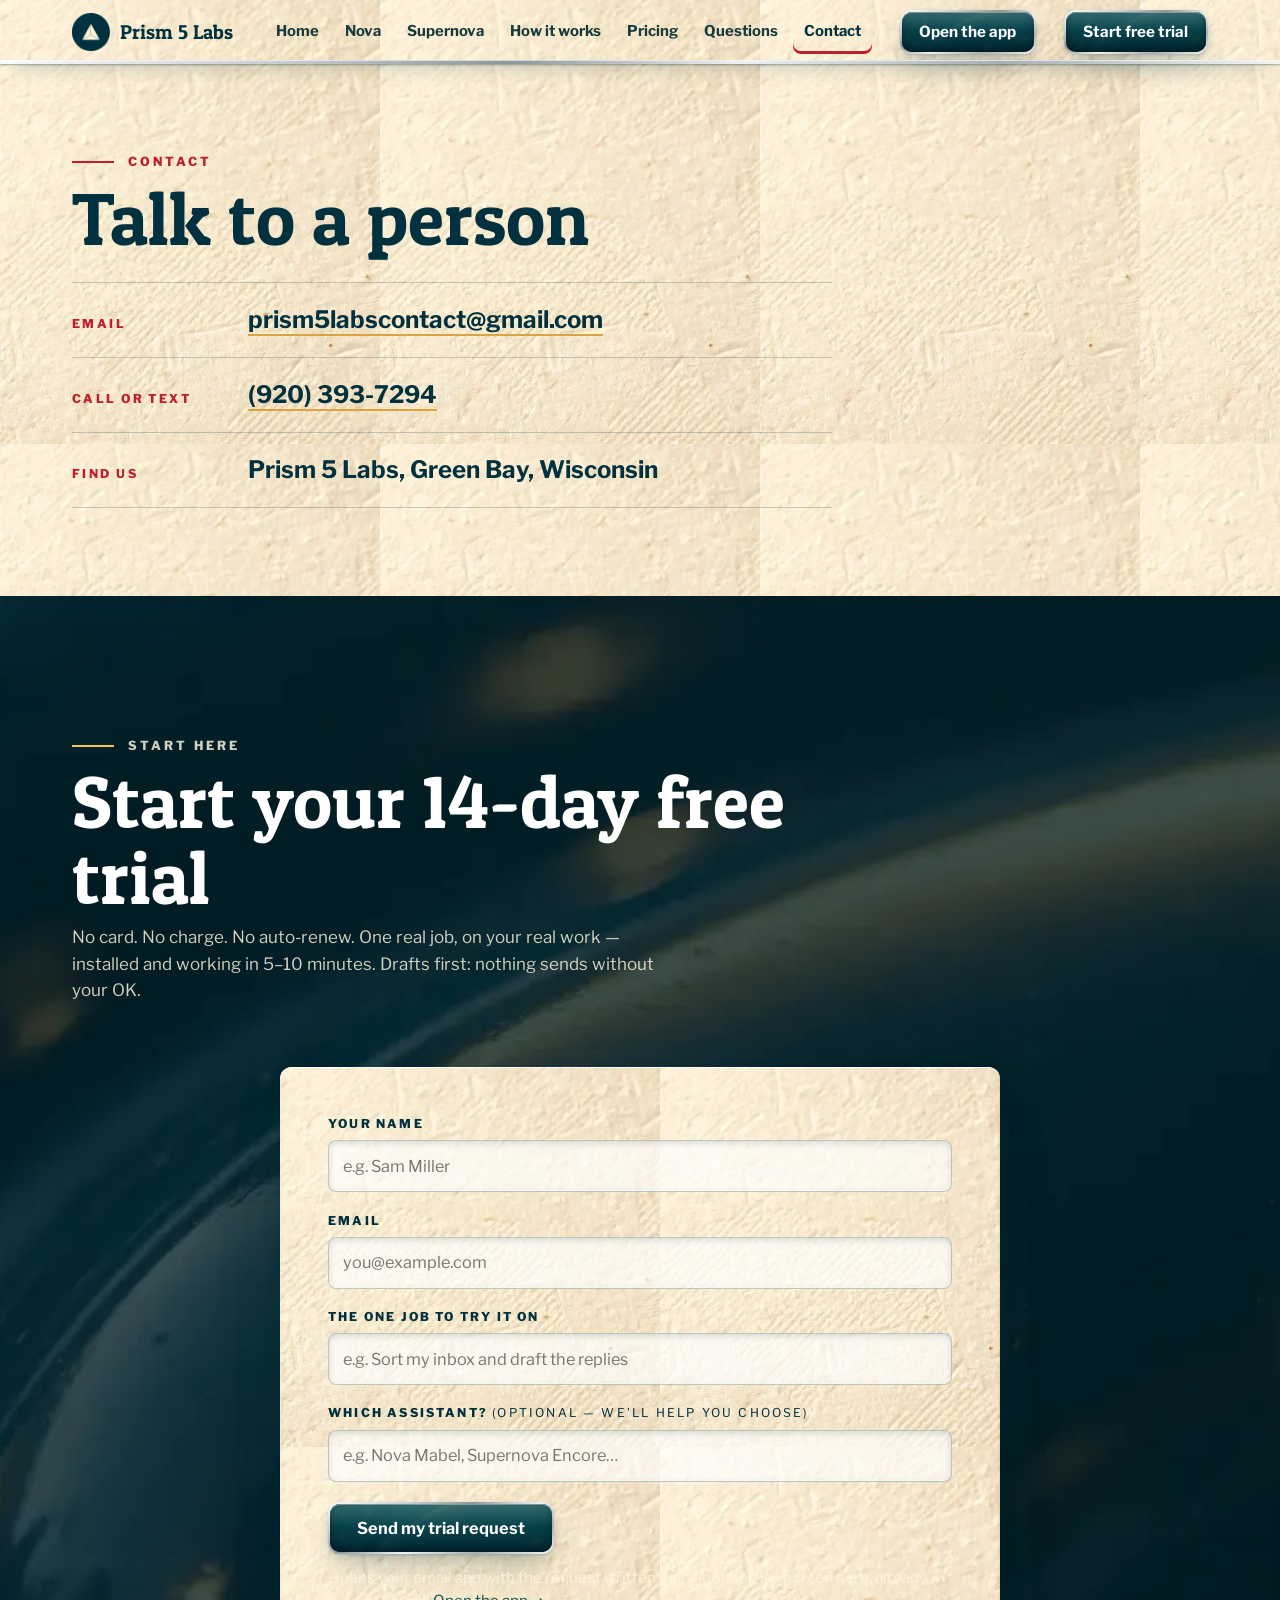
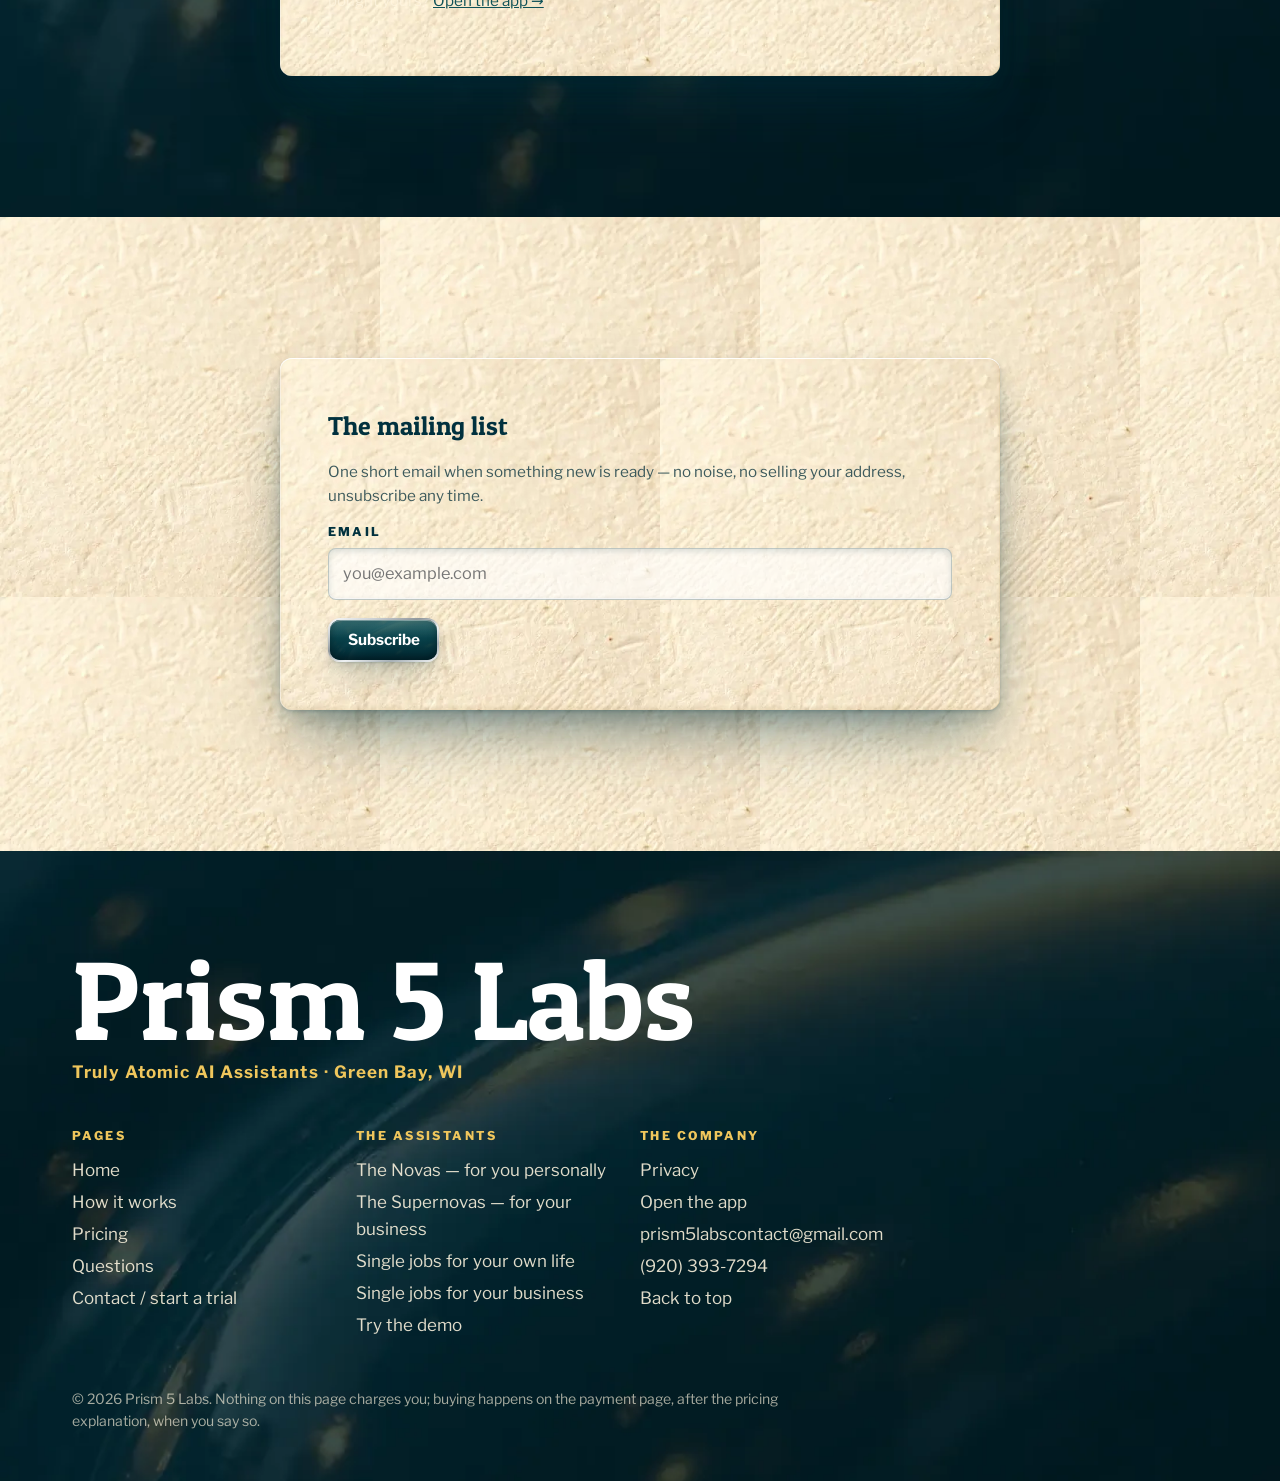
==== commit ed02f957: "Phone display fix: compact header, no random zoom, card exhibit removed - Header: .btn gains white-s" ====
--- a/contact.html
+++ b/contact.html
@@ -31,7 +31,7 @@
     <a class="brand" href="index.html"><img src="assets/prism-mark-160.png" alt="Prism 5 Labs card mark"><b>Prism 5 Labs</b></a>
     <nav class="main" aria-label="Pages"><a href="index.html">Home</a><a href="nova.html">Nova</a><a href="supernova.html">Supernova</a><a href="how.html">How it works</a><a href="pricing.html">Pricing</a><a href="faq.html">Questions</a><a href="contact.html" aria-current="page">Contact</a></nav>
     <a class="btn small app-open" href="https://app.prism5labs.com">Open the app</a>
-    <a class="btn small" href="contact.html">Start free trial</a>
+    <a class="btn small trial-open" href="contact.html">Start free trial</a>
   </div>
 </header>
 
--- a/assets/site.css
+++ b/assets/site.css
@@ -34,7 +34,7 @@
   --hair-light:1px solid rgba(255,246,224,.28);
 }
 *{box-sizing:border-box}
-html{scroll-behavior:smooth}
+html{scroll-behavior:smooth;-webkit-text-size-adjust:100%;text-size-adjust:100%;overflow-x:clip}
 body{margin:0;background-color:var(--cream);background-image:var(--tex-cream);
   background-size:380px;color:var(--ink);overflow-x:hidden;
   font-family:"Libre Franklin",system-ui,sans-serif;font-size:17px;line-height:1.55;}
@@ -86,7 +86,7 @@
 .on-dark .exhibit-head p,.on-teal .exhibit-head p{color:rgba(255,246,224,.82)}
 
 /* ---------- buttons: deep teal enamel, chrome rim (canon) ---------- */
-.btn{display:inline-flex;align-items:center;justify-content:center;gap:.5rem;
+.btn{display:inline-flex;align-items:center;justify-content:center;gap:.5rem;white-space:nowrap;
   min-height:52px;padding:.8rem 1.7rem;border-radius:12px;text-decoration:none;
   font-family:"Libre Franklin",sans-serif;font-weight:700;font-size:1.02rem;color:#fff;
   border:2px solid transparent;background-color:var(--teal-deep);
@@ -108,10 +108,10 @@
 header.site{position:sticky;top:0;z-index:60;background-color:var(--cream);
   background-image:var(--tex-cream);background-size:380px;
   box-shadow:0 10px 24px -14px rgba(1,49,62,.4)}
-header.site::after{content:"";position:absolute;left:0;right:0;bottom:0;height:5px;
-  background:var(--plate-chrome) center/cover;
+header.site::after{content:"";position:absolute;left:0;right:0;bottom:0;height:4px;
+  background:var(--chrome-rim);
   box-shadow:0 1px 2px rgba(1,49,62,.35), inset 0 1px 0 rgba(255,255,255,.6)}
-.bar{display:flex;align-items:center;gap:20px;padding:10px 0}
+.bar{display:flex;align-items:center;gap:20px;padding-top:10px;padding-bottom:10px}
 .brand{display:flex;align-items:center;gap:10px;text-decoration:none;flex:none}
 .brand img{width:38px;height:38px}
 .brand b{font-family:"Patua One",serif;font-weight:400;font-size:1.22rem;color:var(--teal-deep)}
@@ -122,6 +122,15 @@
 nav.main a[aria-current="page"]{color:var(--teal-deep);box-shadow:inset 0 -3px 0 var(--red)}
 header .btn{margin-left:8px}
 @media (max-width:900px){ nav.main{display:none} header .app-open{margin-left:auto} }
+/* Phones: the bar cannot hold the brand plus two single-line buttons, so the
+   trial button steps out of the header — it lives in the sticky thumb bar
+   (and the hero) on phones. Brand keeps its room; one compact button stays. */
+@media (max-width:640px){
+  .bar{gap:12px}
+  header .btn{margin-left:0}
+  header .app-open{margin-left:auto;flex:none;padding:.5rem .95rem}
+  header .trial-open{display:none}
+}
 
 /* ---------- slow reveal (canon: everything fades) ---------- */
 .reveal{opacity:0;transform:translateY(26px);transition:opacity 1.1s ease,transform 1.1s ease}
@@ -154,20 +163,6 @@
 .scroll-cue{margin-top:clamp(2.5rem,6vw,4.5rem);font-size:.75rem;font-weight:800;
   letter-spacing:.26em;text-transform:uppercase;color:var(--ink-soft)}
 .scroll-cue span{display:block;font-size:1.1rem;letter-spacing:0;margin-top:.3rem;color:var(--red)}
-
-/* ============================================================
-   HOME — the card exhibit (full-bleed product shot)
-   ============================================================ */
-.card-exhibit{text-align:center}
-.card-exhibit .stage{max-width:880px;margin:0 auto;position:relative;z-index:1}
-.card-exhibit .the-card{width:min(88vw,760px);margin:0 auto;border-radius:14px;
-  transform:rotate(-1.6deg);box-shadow:var(--lift-hi);
-  -webkit-box-reflect:below 14px linear-gradient(transparent 62%, rgba(255,255,255,.20))}
-.card-exhibit figcaption{margin-top:clamp(4.4rem,9vw,6rem);color:rgba(255,246,224,.85);
-  font-size:1rem;position:relative;z-index:1}
-.card-exhibit .kicker{justify-content:center;color:var(--gold-hi)}
-.card-exhibit .kicker::before,.card-exhibit .kicker::after{background:var(--gold-hi)}
-.card-exhibit .kicker::after{content:"";width:2.6rem;height:2px}
 
 /* ============================================================
    HOME — the cinema (welcome film)
@@ -444,15 +439,15 @@
 footer .wordmark{font-family:"Patua One",serif;font-size:clamp(2.6rem,9.5vw,7rem);
   line-height:.95;color:#fff;margin:0 0 .4rem}
 footer .tagline{color:var(--gold-hi);font-weight:700;letter-spacing:.06em;margin:0 0 2.6rem}
-footer .sitemap{display:grid;grid-template-columns:repeat(3,1fr);gap:2rem;max-width:820px}
+footer .sitemap{display:grid;grid-template-columns:repeat(3,minmax(0,1fr));gap:2rem;max-width:820px}
 footer h4{font-size:.76rem;font-weight:800;letter-spacing:.2em;text-transform:uppercase;
   color:var(--gold-hi);margin:0 0 .7rem}
 footer ul{list-style:none;margin:0;padding:0}
 footer li{margin:.35rem 0}
-footer a{color:rgba(255,246,224,.88);text-decoration:none}
+footer a{color:rgba(255,246,224,.88);text-decoration:none;overflow-wrap:anywhere}
 footer a:hover{color:#fff;text-decoration:underline}
 footer .legal{margin-top:2.8rem;font-size:.88rem;color:rgba(255,246,224,.65);max-width:46rem}
-@media (max-width:700px){ footer .sitemap{grid-template-columns:1fr 1fr} }
+@media (max-width:700px){ footer .sitemap{grid-template-columns:minmax(0,1fr) minmax(0,1fr)} }
 
 /* ---------- sticky thumb bar (phone) ---------- */
 .mobile-cta{display:none}
@@ -461,8 +456,8 @@
     padding:10px 14px calc(10px + env(safe-area-inset-bottom));
     background-color:var(--cream);background-image:var(--tex-cream);background-size:380px;
     box-shadow:0 -8px 22px -10px rgba(1,49,62,.45)}
-  .mobile-cta::before{content:"";position:absolute;top:0;left:0;right:0;height:5px;
-    background:var(--plate-chrome) center/cover}
+  .mobile-cta::before{content:"";position:absolute;top:0;left:0;right:0;height:4px;
+    background:var(--chrome-rim)}
   .mobile-cta .btn{width:100%}
   body{padding-bottom:76px}
 }
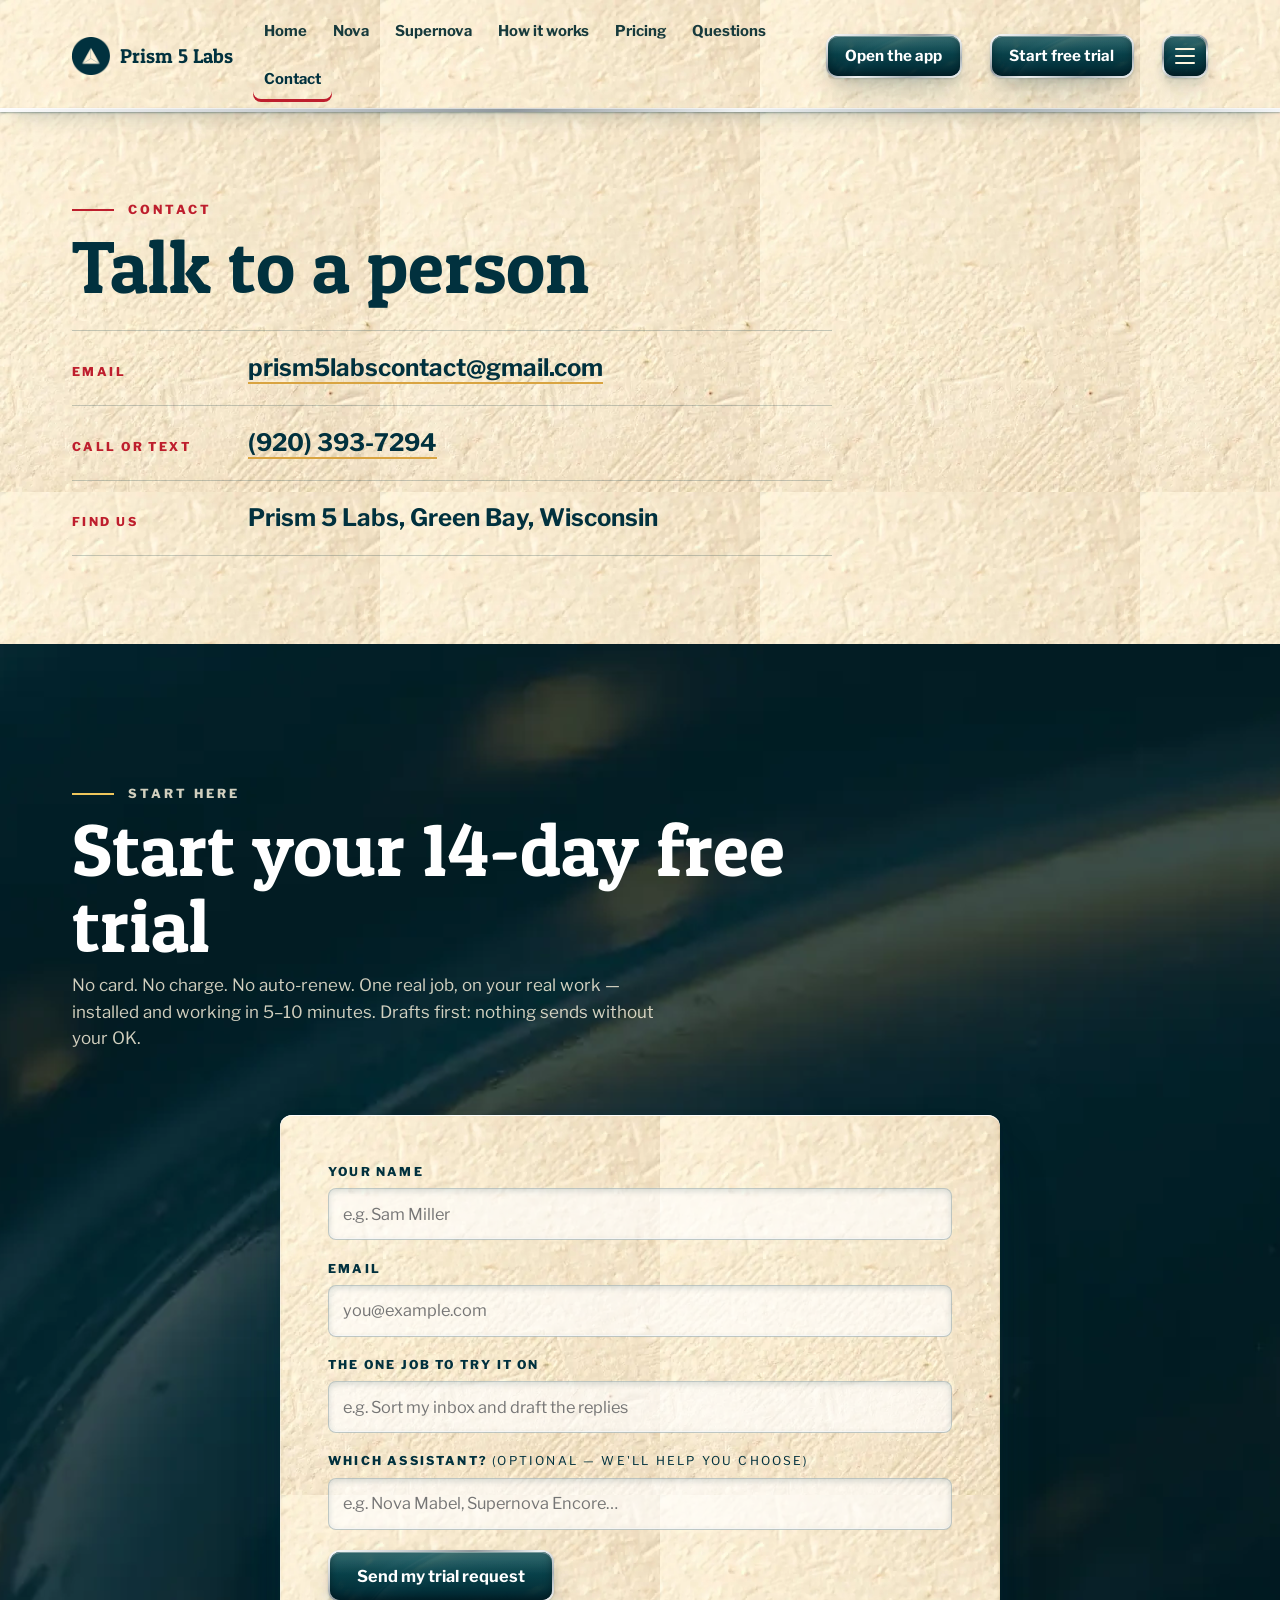
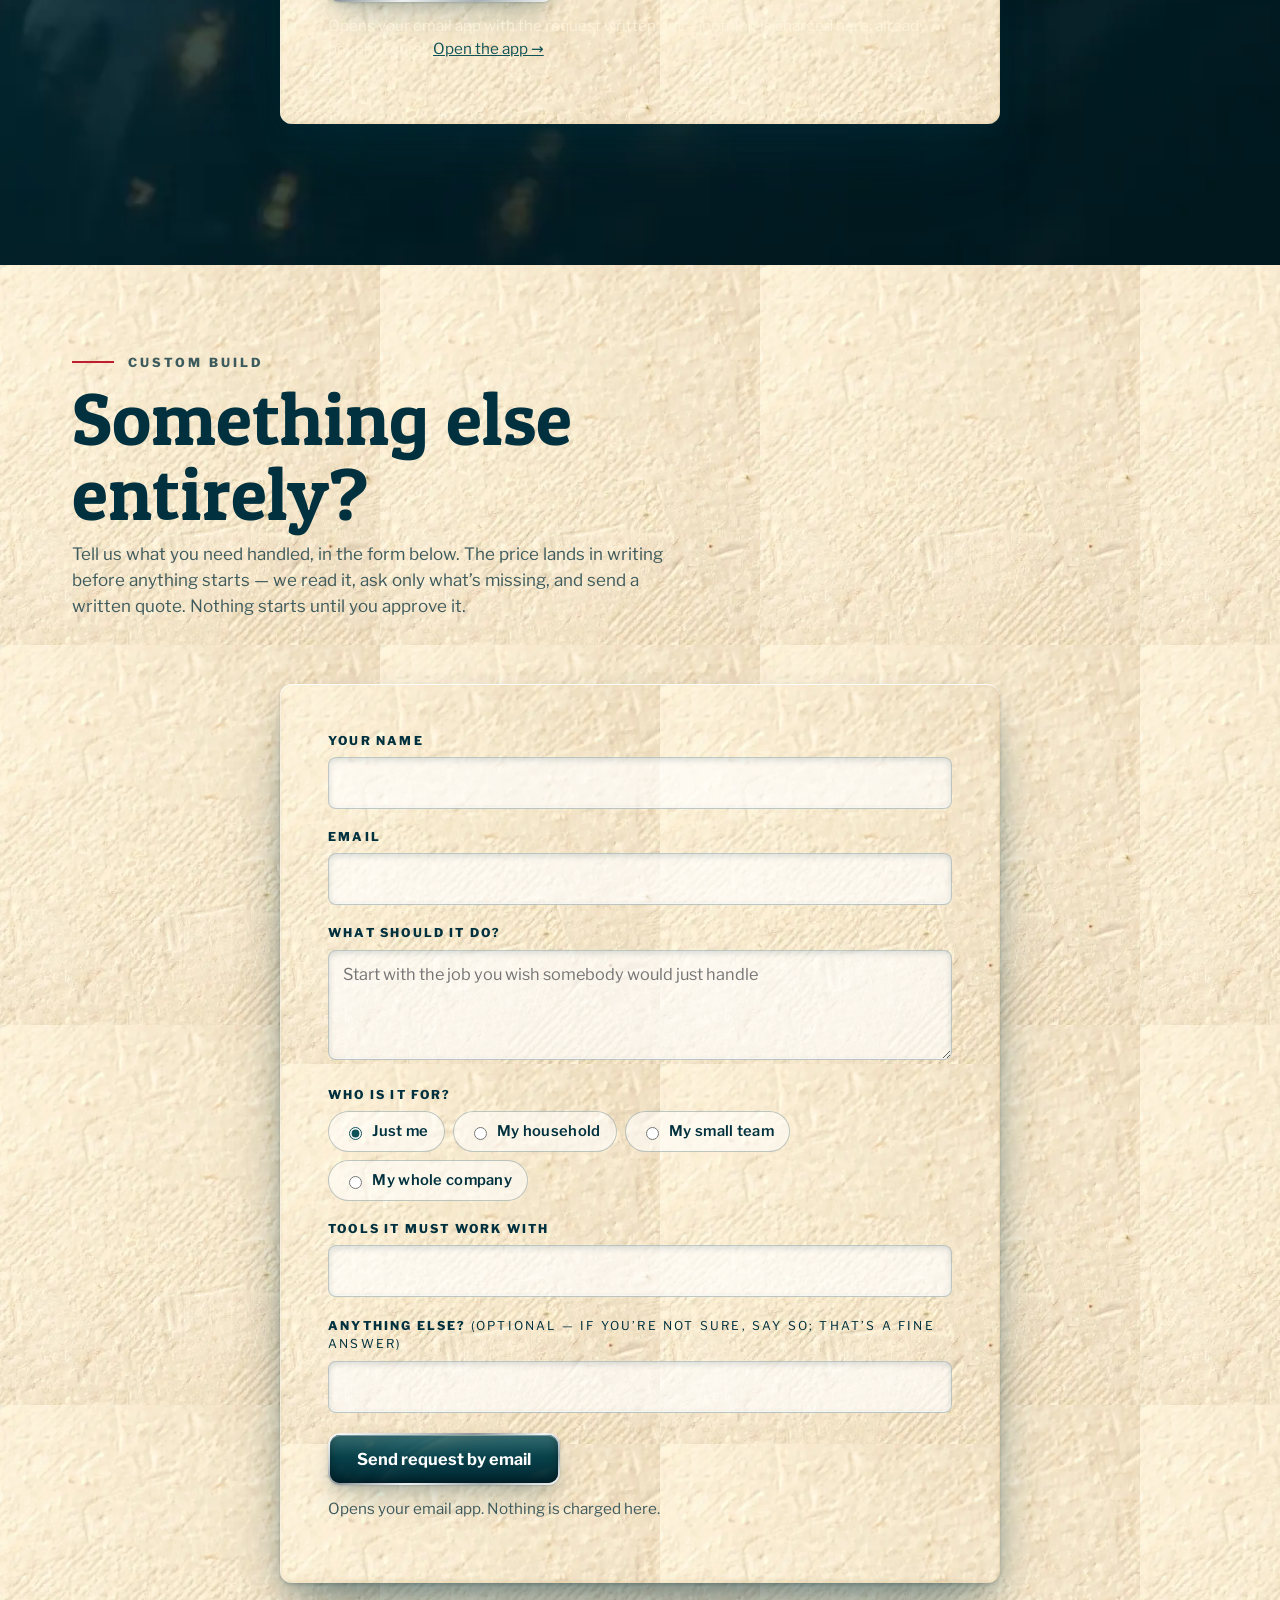
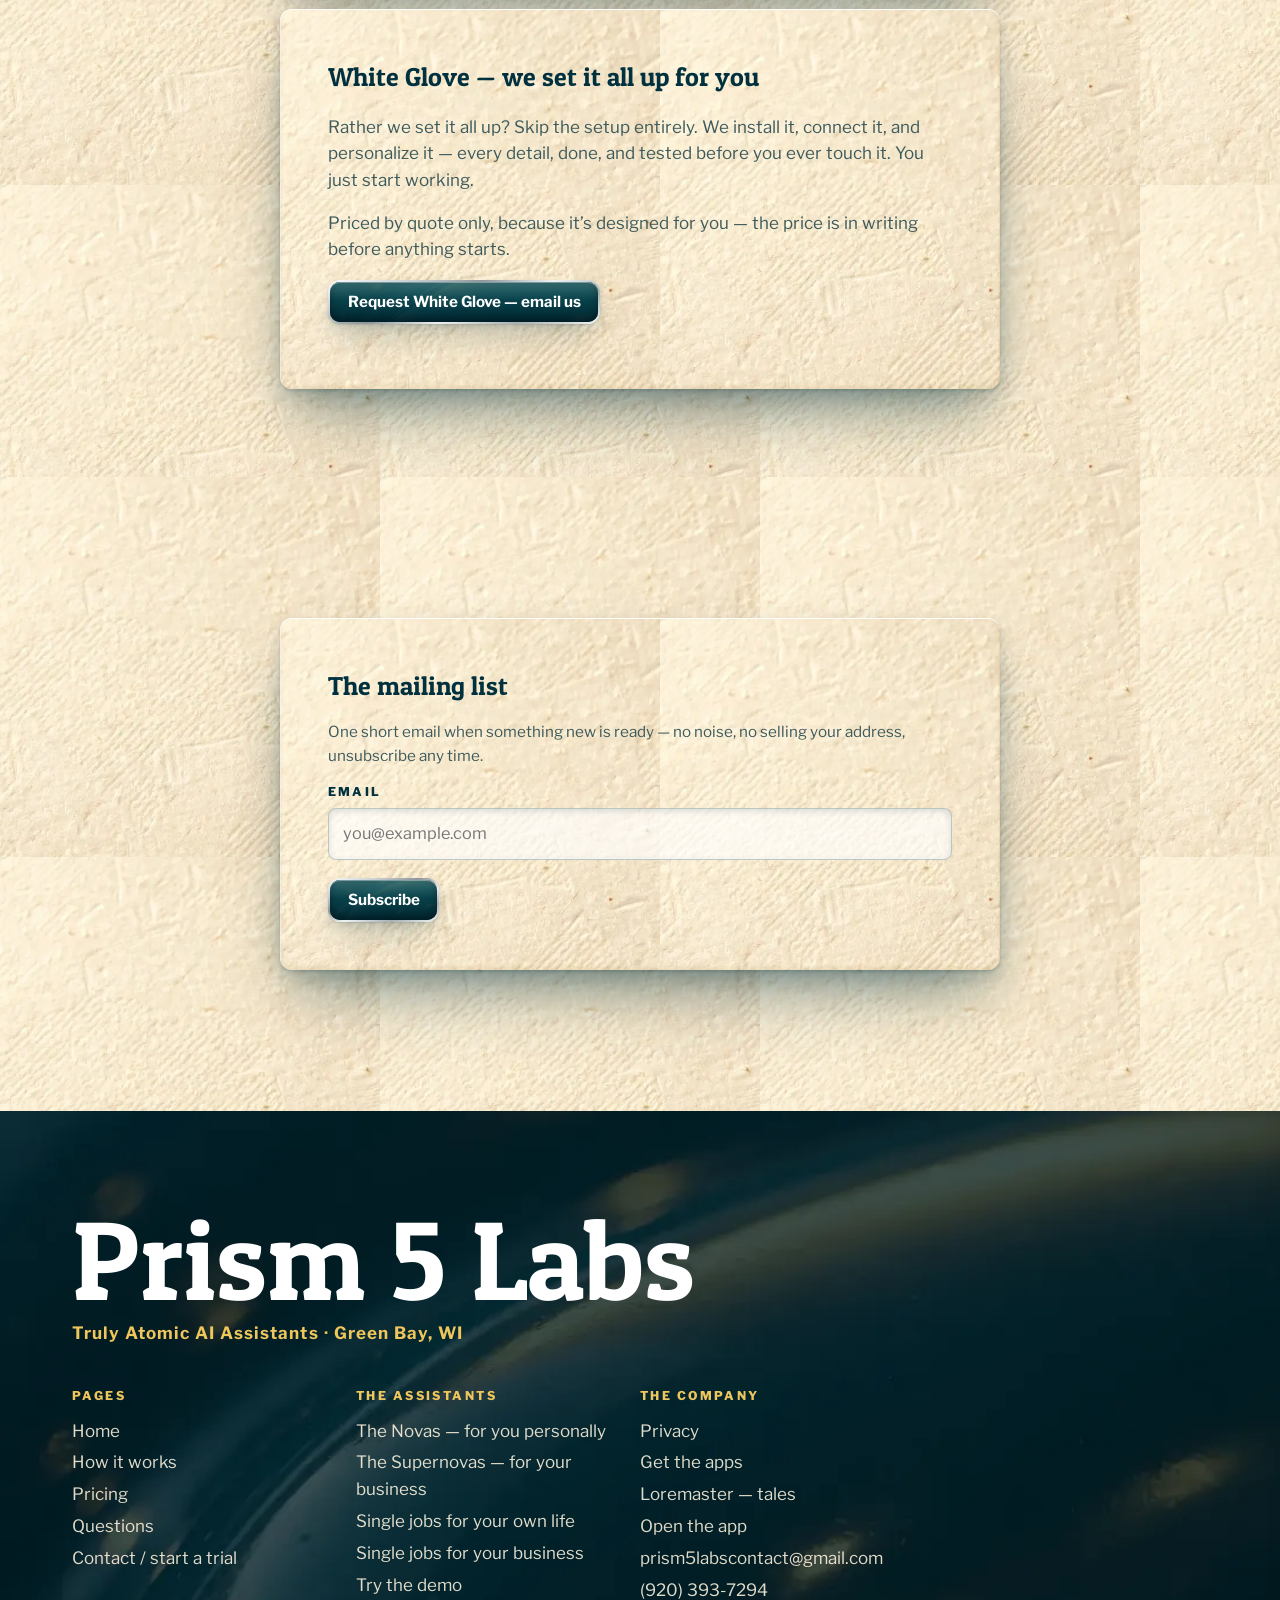
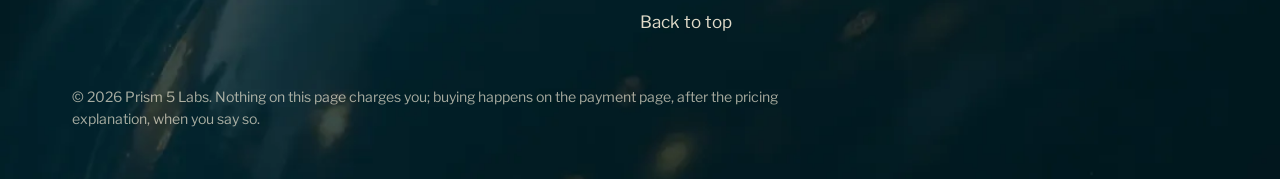
==== commit 5166c419: "Menu + restored substance: slide-out hamburger navigation on every page, Get the apps page (web apps" ====
--- a/contact.html
+++ b/contact.html
@@ -32,8 +32,51 @@
     <nav class="main" aria-label="Pages"><a href="index.html">Home</a><a href="nova.html">Nova</a><a href="supernova.html">Supernova</a><a href="how.html">How it works</a><a href="pricing.html">Pricing</a><a href="faq.html">Questions</a><a href="contact.html" aria-current="page">Contact</a></nav>
     <a class="btn small app-open" href="https://app.prism5labs.com">Open the app</a>
     <a class="btn small trial-open" href="contact.html">Start free trial</a>
+    <button class="burger drawer-open" type="button" aria-label="Open the menu" aria-expanded="false" aria-controls="siteDrawer"><span></span><span></span><span></span></button>
   </div>
 </header>
+<div class="scrim" id="siteScrim"></div>
+<aside class="drawer" id="siteDrawer" aria-label="Site menu" aria-hidden="true">
+  <div class="d-head">
+    <img src="assets/prism-mark-160.png" alt="">
+    <b>Menu</b>
+    <button class="drawer-close" type="button" aria-label="Close the menu">&times;</button>
+  </div>
+  <nav class="d-nav" aria-label="Pages">
+    <p class="d-group">Pages</p>
+    <a href="index.html">Home</a>
+    <a href="nova.html">Nova</a>
+    <a href="supernova.html">Supernova</a>
+    <a href="how.html">How it works</a>
+    <a href="pricing.html">Pricing</a>
+    <a href="faq.html">Questions</a>
+    <a href="contact.html" aria-current="page">Contact</a>
+    <a href="apps.html">Get the apps</a>
+    <a href="demo.html">Demo</a>
+    <a href="privacy.html">Privacy</a>
+  </nav>
+  <nav class="d-nav" aria-label="Apps">
+    <p class="d-group">The apps — in your browser</p>
+    <a href="https://app.prism5labs.com">Open the Prism app<span class="ext">web</span></a>
+    <a href="https://nova.prism5labs.com">Nova<span class="ext">web app</span></a>
+    <a href="https://supernova.prism5labs.com">Supernova<span class="ext">web app</span></a>
+    <p class="d-group">Android — direct install</p>
+    <a href="apks/nova.apk" download>Nova<span class="ext">.apk</span></a>
+    <a href="apks/supernova.apk" download>Supernova<span class="ext">.apk</span></a>
+    <a href="apks/prism.apk" download>Prism<span class="ext">.apk</span></a>
+    <a href="apps.html">Get the apps — every way in →</a>
+  </nav>
+  <nav class="d-nav d-side" aria-label="Loremaster">
+    <p class="d-group">Off to the side</p>
+    <a href="https://loremaster-app-live.onrender.com">Loremaster — tales<span class="ext">web</span></a>
+    <a href="apks/loremaster.apk" download>Loremaster for Android<span class="ext">.apk</span></a>
+  </nav>
+  <div class="d-foot">
+    <a class="btn" href="contact.html">Start your 14-day free trial</a>
+    <p class="note">No card. No charge. No auto-renew.</p>
+  </div>
+</aside>
+
 
 <section class="chapter tight on-cream">
   <div class="wrap">
@@ -70,6 +113,44 @@
   </div>
 </section>
 
+<section class="chapter tight on-cream">
+  <div class="wrap">
+    <div class="exhibit-head reveal">
+      <p class="kicker">Custom build</p>
+      <h2 class="d2">Something else entirely?</h2>
+      <p>Tell us what you need handled, in the form below. The price lands in writing before anything starts — we read it, ask only what’s missing, and send a written quote. Nothing starts until you approve it.</p>
+    </div>
+    <form class="panel reveal" id="customForm" style="color:var(--ink)">
+      <label for="cuName">Your name</label>
+      <input type="text" id="cuName" autocomplete="name">
+      <label for="cuEmail">Email</label>
+      <input type="email" id="cuEmail" autocomplete="email">
+      <label for="cuWhat">What should it do?</label>
+      <textarea id="cuWhat" placeholder="Start with the job you wish somebody would just handle"></textarea>
+      <label>Who is it for?</label>
+      <div class="radio-row" role="radiogroup" aria-label="Who is it for">
+        <label><input type="radio" name="cuWho" value="Just me" checked> Just me</label>
+        <label><input type="radio" name="cuWho" value="My household"> My household</label>
+        <label><input type="radio" name="cuWho" value="My small team"> My small team</label>
+        <label><input type="radio" name="cuWho" value="My whole company"> My whole company</label>
+      </div>
+      <label for="cuTools">Tools it must work with</label>
+      <input type="text" id="cuTools">
+      <label for="cuMore">Anything else? <span style="font-weight:400">(optional — if you’re not sure, say so; that’s a fine answer)</span></label>
+      <input type="text" id="cuMore">
+      <div style="margin-top:20px"><button class="btn" type="submit">Send request by email</button></div>
+      <p class="note" style="margin-top:12px">Opens your email app. Nothing is charged here.</p>
+      <p class="confirm" id="customConfirm">Your custom-build request is ready in your email app, addressed to us.</p>
+    </form>
+    <div class="panel-card reveal" style="margin-top:26px">
+      <h3>White Glove — we set it all up for you</h3>
+      <p>Rather we set it all up? Skip the setup entirely. We install it, connect it, and personalize it — every detail, done, and tested before you ever touch it. You just start working.</p>
+      <p>Priced by quote only, because it’s designed for you — the price is in writing before anything starts.</p>
+      <p style="margin-top:16px"><a class="btn small" href="mailto:prism5labscontact@gmail.com?subject=White%20Glove%20—%20set%20it%20up%20for%20me">Request White Glove — email us</a></p>
+    </div>
+  </div>
+</section>
+
 <section class="chapter on-cream">
   <div class="wrap">
     <form class="panel" id="newsForm">
@@ -112,6 +193,8 @@
         <h4>The company</h4>
         <ul>
           <li><a href="/privacy">Privacy</a></li>
+          <li><a href="apps.html">Get the apps</a></li>
+          <li><a href="https://loremaster-app-live.onrender.com">Loremaster — tales</a></li>
           <li><a href="https://app.prism5labs.com">Open the app</a></li>
           <li><a href="mailto:prism5labscontact@gmail.com">prism5labscontact@gmail.com</a></li>
           <li><a href="tel:+19203937294">(920) 393-7294</a></li>
@@ -123,7 +206,7 @@
   </div>
 </footer>
 
-<div class="mobile-cta"><a class="btn" href="contact.html">Start your 14-day free trial</a></div>
+<div class="mobile-cta"><a class="btn" href="https://app.prism5labs.com">Open the app</a><button class="btn drawer-open" type="button" aria-expanded="false" aria-controls="siteDrawer">Menu</button></div>
 <script src="assets/site.js"></script>
 <script>
 /* ---------- Trial form: one button, one action ---------- */
@@ -139,6 +222,23 @@
   window.location.href = "mailto:prism5labscontact@gmail.com?subject=" +
     encodeURIComponent("Free trial request — Prism 5 Labs") + "&body=" + encodeURIComponent(body);
   document.getElementById('trialConfirm').style.display = 'block';
+});
+
+/* ---------- Custom build: one button, one action ---------- */
+document.getElementById('customForm').addEventListener('submit', function(e){
+  e.preventDefault();
+  var who = 'Just me';
+  document.querySelectorAll('input[name="cuWho"]').forEach(function(r){ if (r.checked) who = r.value; });
+  var body = "Please quote a custom build.\n\nName: " + (document.getElementById('cuName').value.trim() || "(not given)") +
+    "\nEmail: " + (document.getElementById('cuEmail').value.trim() || "(not given)") +
+    "\nWhat it should do: " + (document.getElementById('cuWhat').value.trim() || "(not given)") +
+    "\nWho it is for: " + who +
+    "\nTools it must work with: " + (document.getElementById('cuTools').value.trim() || "(not given)") +
+    "\nAnything else: " + (document.getElementById('cuMore').value.trim() || "(nothing)") +
+    "\n\nThe price lands in writing before anything starts — as promised on the site.";
+  window.location.href = "mailto:prism5labscontact@gmail.com?subject=" +
+    encodeURIComponent("Custom build request — Prism 5 Labs") + "&body=" + encodeURIComponent(body);
+  document.getElementById('customConfirm').style.display = 'block';
 });
 
 /* ---------- Newsletter: the real endpoint ---------- */
--- a/assets/site.css
+++ b/assets/site.css
@@ -332,7 +332,7 @@
 .toggle{display:inline-flex;gap:6px;padding:6px;border-radius:999px;margin-bottom:8px;
   background:rgba(1,49,62,.08);box-shadow:inset 0 2px 6px rgba(1,49,62,.25), inset 0 -1px 0 rgba(255,255,255,.7)}
 .toggle button,.toggle a button{min-height:48px;padding:.55rem 1.4rem;border-radius:999px;border:2px solid transparent;
-  font-family:"Libre Franklin",sans-serif;font-weight:700;font-size:.98rem;cursor:pointer;
+  font-family:"Libre Franklin",sans-serif;font-weight:700;font-size:.98rem;cursor:pointer;white-space:nowrap;
   color:var(--ink);background:transparent}
 .toggle [aria-pressed="true"]{color:#fff;background-color:var(--teal-deep);
   background:
@@ -432,6 +432,11 @@
 form.panel h3{font-size:1.6rem}
 .confirm{display:none;margin-top:14px;padding:.8rem 1rem;border-radius:8px;
   background:rgba(15,82,87,.1);font-weight:700;color:var(--teal-deep)}
+.panel-card{background-color:var(--paper);background-image:var(--tex-cream);background-size:380px;
+  border-radius:12px;box-shadow:var(--bevel), var(--lift-hi);
+  padding:clamp(1.8rem,4.5vw,3rem);max-width:720px;margin:0 auto;position:relative;color:var(--ink)}
+.panel-card h3{font-size:1.6rem;margin:0 0 .5rem}
+.panel-card p{color:var(--ink-soft)}
 
 /* ---------- footer ---------- */
 footer{background:var(--plate-enamel-dark) center/cover, var(--teal-deep);color:var(--cream);
@@ -452,12 +457,149 @@
 /* ---------- sticky thumb bar (phone) ---------- */
 .mobile-cta{display:none}
 @media (max-width:760px){
-  .mobile-cta{display:block;position:fixed;left:0;right:0;bottom:0;z-index:55;
+  .mobile-cta{display:flex;gap:10px;position:fixed;left:0;right:0;bottom:0;z-index:55;
     padding:10px 14px calc(10px + env(safe-area-inset-bottom));
     background-color:var(--cream);background-image:var(--tex-cream);background-size:380px;
     box-shadow:0 -8px 22px -10px rgba(1,49,62,.45)}
   .mobile-cta::before{content:"";position:absolute;top:0;left:0;right:0;height:4px;
     background:var(--chrome-rim)}
-  .mobile-cta .btn{width:100%}
+  .mobile-cta .btn{flex:1}
   body{padding-bottom:76px}
 }
+
+/* ============================================================
+   The slide-out menu — the constant navigation (Nov 27 pass)
+   A hamburger in every header; a cream drawer slides in from
+   the right over a fading scrim. Slow fades, per canon.
+   ============================================================ */
+.burger{flex:none;width:46px;height:44px;margin-left:8px;border-radius:12px;cursor:pointer;
+  border:2px solid transparent;background-color:var(--teal-deep);
+  background:
+    linear-gradient(180deg, rgba(255,255,255,.16), rgba(255,255,255,0) 46%, rgba(0,0,0,.18)) padding-box,
+    linear-gradient(180deg, rgba(15,82,87,.93), rgba(1,49,62,.96)) padding-box,
+    var(--plate-enamel) center 42%/cover padding-box,
+    var(--chrome-rim) border-box;
+  box-shadow:var(--lift), inset 0 1px 0 rgba(255,255,255,.35), inset 0 -3px 8px rgba(0,0,0,.35);
+  display:inline-flex;flex-direction:column;align-items:center;justify-content:center;gap:5px}
+.burger span{display:block;width:20px;height:2px;border-radius:1px;background:var(--cream)}
+.burger:active{transform:translateY(1px)}
+@media (max-width:640px){ .burger{margin-left:0} }
+/* Phones: brand + app button + burger cannot share a 360px bar without
+   spilling — the app button steps out of the header on phones only. It is
+   still constant on phones: it sits in the thumb bar beside Menu, and in
+   the drawer itself. The header keeps the brand and the menu button. */
+@media (max-width:640px){ header .app-open{display:none} }
+body.menu-locked{overflow:hidden}
+.scrim{position:fixed;inset:0;z-index:80;background:rgba(1,49,62,.52);
+  opacity:0;visibility:hidden;transition:opacity .5s ease, visibility 0s linear .5s}
+.scrim.open{opacity:1;visibility:visible;transition:opacity .5s ease}
+.drawer{position:fixed;top:0;right:0;bottom:0;z-index:90;width:min(352px,88vw);
+  background-color:var(--cream);background-image:var(--tex-cream);background-size:380px;
+  box-shadow:-18px 0 44px -18px rgba(1,49,62,.55);
+  transform:translateX(104%);visibility:hidden;
+  transition:transform .55s ease, visibility 0s linear .55s;
+  overflow-y:auto;overscroll-behavior:contain}
+.drawer.open{transform:none;visibility:visible;transition:transform .55s ease}
+.drawer::before{content:"";position:absolute;top:0;bottom:0;left:0;width:4px;background:var(--chrome-rim)}
+.drawer .d-head{display:flex;align-items:center;gap:10px;padding:16px 20px 14px;border-bottom:var(--hair)}
+.drawer .d-head img{width:34px;height:34px}
+.drawer .d-head b{font-family:"Patua One",serif;font-weight:400;font-size:1.25rem;color:var(--teal-deep)}
+.drawer-close{margin-left:auto;width:44px;height:44px;border-radius:50%;cursor:pointer;flex:none;
+  border:var(--hair);background:rgba(255,255,255,.55);color:var(--teal-deep);
+  font-size:1.45rem;line-height:1;display:flex;align-items:center;justify-content:center}
+.drawer-close:hover{border-color:var(--red);color:var(--red)}
+.d-nav{padding:14px 12px 4px}
+.d-group{font-size:.72rem;font-weight:800;letter-spacing:.22em;text-transform:uppercase;
+  color:var(--red);margin:10px 10px 6px}
+.d-nav a{display:flex;align-items:center;min-height:48px;padding:.45rem 10px;border-radius:8px;
+  color:var(--ink);text-decoration:none;font-weight:700;font-size:1.02rem}
+.d-nav a:hover{background:rgba(15,82,87,.08);color:var(--teal-deep)}
+.d-nav a[aria-current="page"]{color:var(--teal-deep);box-shadow:inset 3px 0 0 var(--red)}
+.d-nav a .ext{margin-left:auto;font-size:.8rem;color:var(--ink-soft);font-weight:600}
+.d-nav.d-side{border-top:var(--hair);margin-top:14px;padding-top:16px}
+.drawer .d-foot{padding:18px 20px 30px;border-top:var(--hair);margin-top:14px}
+.drawer .d-foot .btn{width:100%}
+.drawer .d-foot .note{margin-top:10px;text-align:center}
+@media (prefers-reduced-motion: reduce){
+  .drawer,.scrim{transition:none}
+}
+
+/* ---------- ghost button (cream face, chrome rim) ---------- */
+.btn.ghost{color:var(--teal-deep);
+  background:
+    linear-gradient(180deg, rgba(255,255,255,.85), rgba(255,239,204,.92)) padding-box,
+    var(--chrome-rim) border-box;
+  box-shadow:var(--lift), inset 0 1px 0 rgba(255,255,255,.95), inset 0 -3px 8px rgba(146,116,44,.18)}
+.btn.ghost:hover{box-shadow:var(--lift-hi), inset 0 1px 0 rgba(255,255,255,.95)}
+
+/* ============================================================
+   Our story — the founder's words + the numbers (restored)
+   ============================================================ */
+.story-col{max-width:44rem;position:relative;z-index:1}
+.story-col p{color:var(--ink-soft);font-size:clamp(1.02rem,2vw,1.14rem);line-height:1.7}
+.story-col p.lede{color:var(--ink)}
+.story-col blockquote{margin:2rem 0;padding:.4rem 0 .4rem 1.4rem;border-left:3px solid var(--red);
+  font-family:"Patua One",serif;font-size:clamp(1.3rem,3vw,1.7rem);line-height:1.35;color:var(--teal-deep)}
+.story-col blockquote cite{display:block;margin-top:.7rem;font-family:"Libre Franklin",sans-serif;
+  font-style:normal;font-size:.72rem;font-weight:800;letter-spacing:.2em;text-transform:uppercase;color:var(--red)}
+.proof{display:grid;grid-template-columns:repeat(4,1fr);gap:clamp(1.2rem,3.5vw,2.6rem);
+  border-top:var(--hair);margin-top:clamp(2.4rem,5vw,3.6rem);padding-top:clamp(1.6rem,4vw,2.4rem);
+  position:relative;z-index:1}
+.proof .p-num{font-family:"Patua One",serif;font-size:clamp(2.3rem,5.5vw,3.8rem);line-height:1;color:var(--teal-deep)}
+.proof .p-num em{font-style:normal;font-size:.42em;color:var(--red)}
+.proof .p-label{display:block;margin-top:.45rem;font-size:.72rem;font-weight:800;
+  letter-spacing:.18em;text-transform:uppercase;color:var(--teal)}
+.proof p{margin:.35rem 0 0;color:var(--ink-soft);font-size:.95rem}
+@media (max-width:760px){ .proof{grid-template-columns:1fr 1fr} }
+
+/* ============================================================
+   Build your own + Prism Pass (inside the pricing gate)
+   ============================================================ */
+.build-panel{border:var(--hair);border-radius:12px;background:rgba(255,255,255,.55);
+  padding:clamp(1.2rem,3.5vw,2rem);margin-top:1.2rem}
+.build-panel h4{font-family:"Patua One",serif;font-weight:400;font-size:1.35rem;color:var(--teal-deep);margin:0 0 .4rem}
+.build-step{margin-top:1.3rem}
+.build-step>label,.build-step .build-label{display:block;font-size:.76rem;font-weight:800;
+  letter-spacing:.18em;text-transform:uppercase;color:var(--teal-deep);margin-bottom:.45rem}
+.build-panel select{width:100%;max-width:30rem;min-height:52px;padding:.7rem .9rem;font:inherit;
+  font-size:1.02rem;color:var(--ink);background:rgba(255,255,255,.75);
+  border:1px solid rgba(1,49,62,.25);border-radius:8px;
+  box-shadow:inset 0 2px 6px rgba(1,49,62,.16), inset 0 -1px 0 rgba(255,255,255,.8)}
+.jobs-toggle{min-height:52px;padding:.7rem 1.1rem;font:inherit;font-weight:700;font-size:1rem;
+  color:var(--teal-deep);background:rgba(255,255,255,.75);border:1px solid rgba(1,49,62,.3);
+  border-radius:8px;cursor:pointer}
+.jobs-panel{margin-top:.6rem;border:var(--hair);border-radius:8px;padding:.4rem 1rem;background:rgba(255,255,255,.45)}
+.job-check{display:flex;align-items:baseline;gap:.7rem;padding:.6rem 0;border-bottom:var(--hair);cursor:pointer}
+.job-check:last-child{border-bottom:none}
+.job-check input{width:19px;height:19px;flex:none;position:relative;top:3px;accent-color:var(--teal)}
+.job-check .job-name{font-weight:700}
+.job-check .job-price{margin-left:auto;font-size:.9rem;color:var(--ink-soft);white-space:nowrap}
+.build-total{font-family:"Patua One",serif;font-size:clamp(1.15rem,2.6vw,1.45rem);color:var(--teal-deep);margin:1.2rem 0 .8rem}
+.build-actions{display:flex;gap:14px;align-items:center;flex-wrap:wrap}
+.referral-rows{border-top:var(--hair);margin-top:1rem}
+.referral-row{display:flex;justify-content:space-between;gap:1rem;align-items:baseline;
+  padding:.85rem 0;border-bottom:var(--hair)}
+.referral-row strong{font-family:"Patua One",serif;font-weight:400;color:var(--teal-deep);
+  font-size:1.12rem;white-space:nowrap}
+
+/* ---------- forms: textarea + select join the panel inputs ---------- */
+form.panel select,form.panel textarea{width:100%;min-height:52px;
+  padding:.7rem .9rem;font:inherit;font-size:1.02rem;color:var(--ink);
+  background:rgba(255,255,255,.65);border:1px solid rgba(1,49,62,.25);border-radius:8px;
+  box-shadow:inset 0 2px 6px rgba(1,49,62,.16), inset 0 -1px 0 rgba(255,255,255,.8)}
+form.panel textarea{min-height:110px;resize:vertical}
+form.panel select:focus,form.panel textarea:focus{outline:3px solid rgba(42,127,134,.5);outline-offset:1px}
+form.panel .radio-row{display:flex;gap:8px;flex-wrap:wrap;margin-top:.2rem}
+form.panel .radio-row label{display:inline-flex;align-items:center;gap:.45rem;margin:0;
+  font-size:.92rem;letter-spacing:.02em;text-transform:none;font-weight:600;
+  border:1px solid rgba(1,49,62,.25);border-radius:999px;padding:.5rem .95rem;cursor:pointer;
+  background:rgba(255,255,255,.55)}
+form.panel .radio-row input{accent-color:var(--teal)}
+
+/* ---------- Get the apps ---------- */
+.app-actions{display:flex;gap:12px;flex-wrap:wrap;margin-top:1.1rem}
+.spread .portrait.mark-art{display:flex;align-items:center;justify-content:center;
+  background-color:var(--cream-2);aspect-ratio:1}
+.spread .portrait.mark-art img{width:62%;aspect-ratio:1;object-fit:contain}
+.spread .portrait.mark-art::after{display:none}
+
